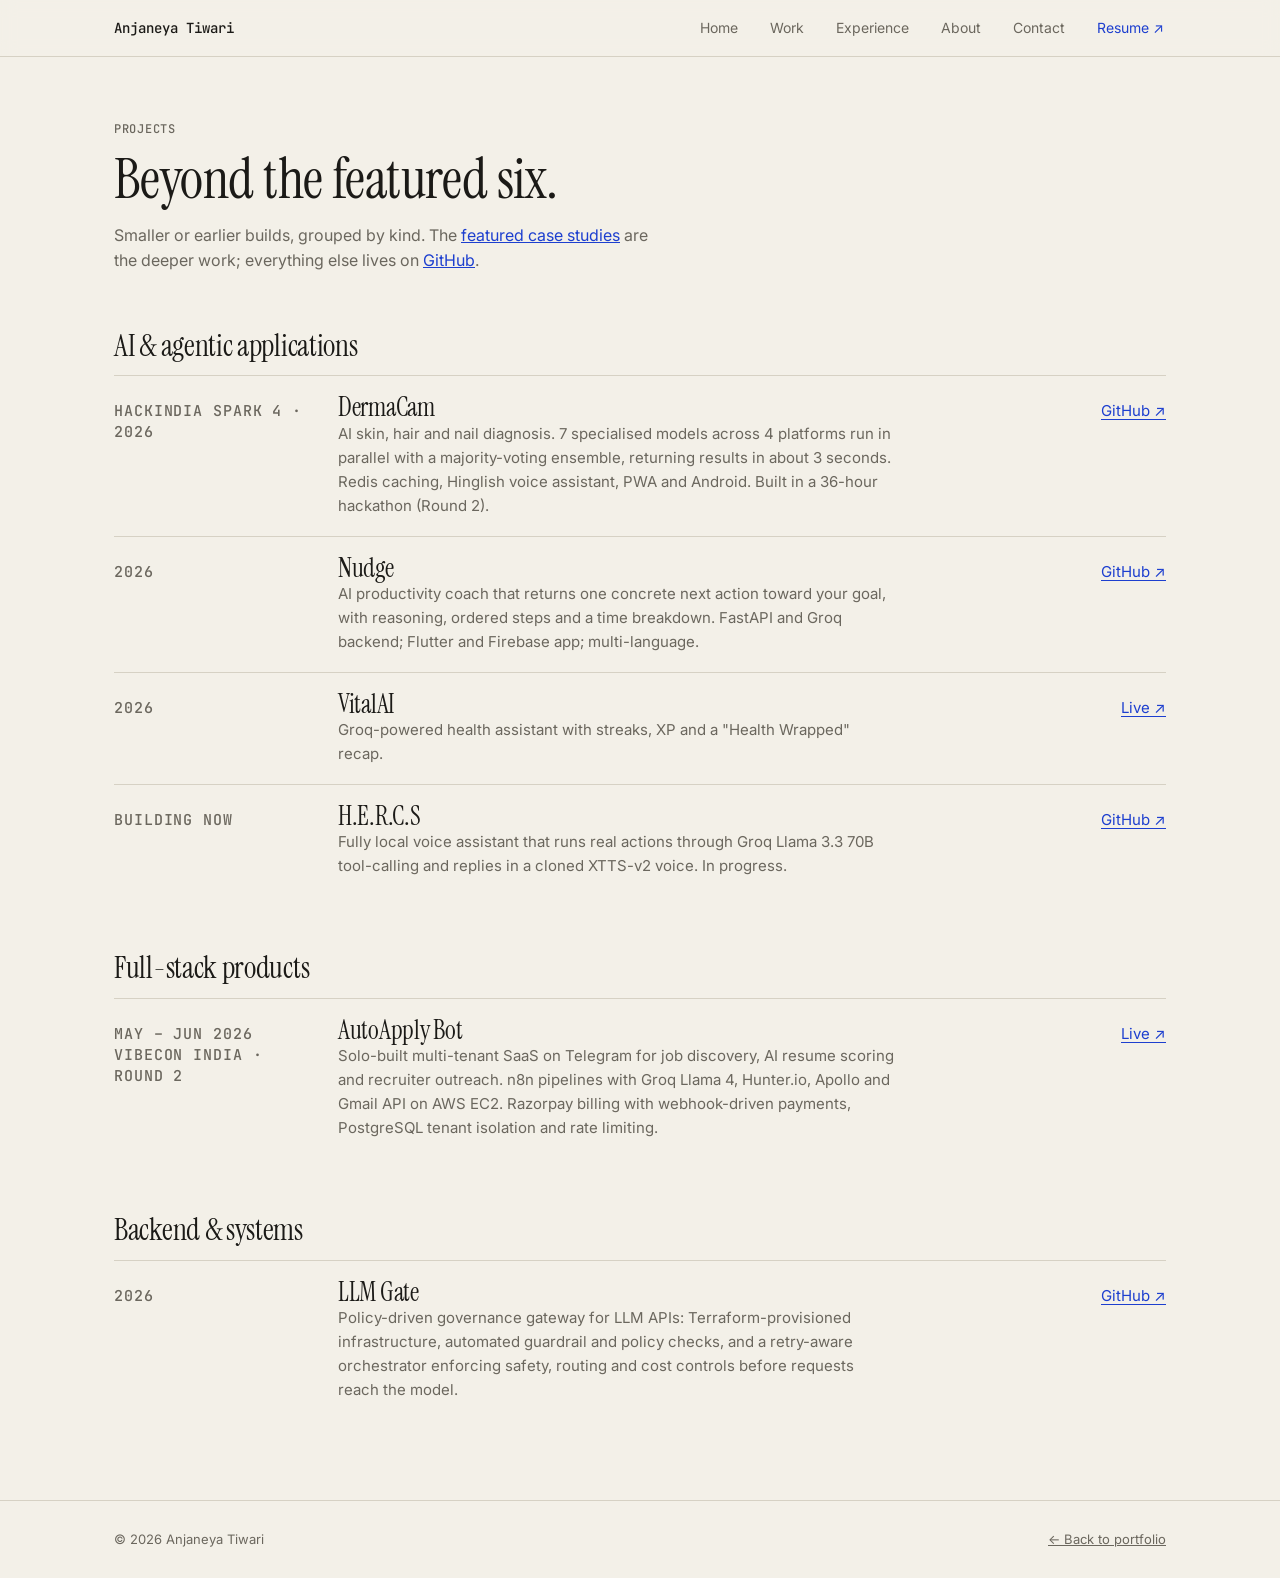
==== projects.html @ 89fc279e "Redesign portfolio and improve responsive layouts" ====
<!doctype html>
<html lang="en">
<head>
<meta charset="utf-8">
<meta name="viewport" content="width=device-width,initial-scale=1">
<title>Projects — Anjaneya Tiwari</title>
<meta name="description" content="More projects by Anjaneya Tiwari: AI applications, automation SaaS, LLM governance and voice AI.">
<link rel="canonical" href="https://codebyanjaneya.github.io/projects.html">
<meta name="theme-color" content="#f3f0e8">
<link rel="preconnect" href="https://fonts.googleapis.com">
<link rel="preconnect" href="https://fonts.gstatic.com" crossorigin>
<link href="https://fonts.googleapis.com/css2?family=Inter:wght@400;500&family=Instrument+Serif:ital@0;1&family=JetBrains+Mono:wght@500&display=swap" rel="stylesheet">
<link rel="icon" href="data:,">
<link rel="stylesheet" href="style.css">
</head>
<body>
<nav aria-label="Primary"><div class="wrap">
  <a class="brand" href="index.html">Anjaneya Tiwari</a>
  <div class="links"><a class="home" href="index.html">Home</a><a href="index.html#work">Work</a><a href="index.html#experience">Experience</a><a href="index.html#about">About</a><a href="index.html#contact">Contact</a><a class="res" href="resume.pdf" target="_blank" rel="noopener">Resume ↗</a></div>
</div></nav>
<main><div class="wrap" style="padding-top:64px;padding-bottom:80px">
  <p class="mono">Projects</p>
  <h2 style="margin:12px 0 14px">Beyond the featured six.</h2>
  <p style="color:var(--mute);max-width:56ch">Smaller or earlier builds, grouped by kind. The <a href="index.html#work" style="color:var(--accent)">featured case studies</a> are the deeper work; everything else lives on <a href="https://github.com/codebyanjaneya" style="color:var(--accent)" target="_blank" rel="noopener">GitHub</a>.</p>

  <div class="dir-cat"><h2>AI &amp; agentic applications</h2>
    <div class="row"><p class="mono">HackIndia Spark 4 · 2026</p><div><h3>DermaCam</h3><p>AI skin, hair and nail diagnosis. 7 specialised models across 4 platforms run in parallel with a majority-voting ensemble, returning results in about 3 seconds. Redis caching, Hinglish voice assistant, PWA and Android. Built in a 36-hour hackathon (Round 2).</p></div><p class="ln"><a href="https://github.com/codebyanjaneya/Dermacam" target="_blank" rel="noopener">GitHub ↗</a></p></div>
    <div class="row"><p class="mono">2026</p><div><h3>Nudge</h3><p>AI productivity coach that returns one concrete next action toward your goal, with reasoning, ordered steps and a time breakdown. FastAPI and Groq backend; Flutter and Firebase app; multi-language.</p></div><p class="ln"><a href="https://github.com/codebyanjaneya/Nudge" target="_blank" rel="noopener">GitHub ↗</a></p></div>
    <div class="row"><p class="mono">2026</p><div><h3>VitalAI</h3><p>Groq-powered health assistant with streaks, XP and a "Health Wrapped" recap.</p></div><p class="ln"><a href="https://health-wellness-sepia.vercel.app/" target="_blank" rel="noopener">Live ↗</a></p></div>
    <div class="row"><p class="mono">Building now</p><div><h3>H.E.R.C.S</h3><p>Fully local voice assistant that runs real actions through Groq Llama 3.3 70B tool-calling and replies in a cloned XTTS-v2 voice. In progress.</p></div><p class="ln"><a href="https://github.com/codebyanjaneya/Project-Hercs" target="_blank" rel="noopener">GitHub ↗</a></p></div>
  </div>

  <div class="dir-cat"><h2>Full-stack products</h2>
    <div class="row"><p class="mono">May – Jun 2026<br>Vibecon India · Round 2</p><div><h3>AutoApply Bot</h3><p>Solo-built multi-tenant SaaS on Telegram for job discovery, AI resume scoring and recruiter outreach. n8n pipelines with Groq Llama 4, Hunter.io, Apollo and Gmail API on AWS EC2. Razorpay billing with webhook-driven payments, PostgreSQL tenant isolation and rate limiting.</p></div><p class="ln"><a href="https://autoapply-landing-sand.vercel.app/" target="_blank" rel="noopener">Live ↗</a></p></div>
  </div>

  <div class="dir-cat"><h2>Backend &amp; systems</h2>
    <div class="row"><p class="mono">2026</p><div><h3>LLM Gate</h3><p>Policy-driven governance gateway for LLM APIs: Terraform-provisioned infrastructure, automated guardrail and policy checks, and a retry-aware orchestrator enforcing safety, routing and cost controls before requests reach the model.</p></div><p class="ln"><a href="https://github.com/codebyanjaneya/LLM-Gate" target="_blank" rel="noopener">GitHub ↗</a></p></div>
  </div>
</div></main>
<footer><div class="wrap"><span>© 2026 Anjaneya Tiwari</span><a href="index.html">← Back to portfolio</a></div></footer>
</body>
</html>
---- style.css ----
:root{
  --bg:#f3f0e8; --bg2:#ebe7dc; --ink:#1b1a17; --mute:#6b675e; --line:#d6d1c4; --accent:#1d3fcf;
  --serif:"Instrument Serif",Georgia,serif; --sans:Inter,system-ui,sans-serif; --mono:"JetBrains Mono",ui-monospace,monospace;
  --pad:clamp(20px,5vw,72px); --max:1180px;
}
*{box-sizing:border-box;margin:0}
html{scroll-behavior:smooth;scroll-padding-top:72px;-webkit-text-size-adjust:100%}
body{background:var(--bg);color:var(--ink);font:400 16px/1.6 var(--sans);overflow-x:hidden}
a{color:inherit}
:focus-visible{outline:2px solid var(--accent);outline-offset:3px}
.wrap{max-width:var(--max);margin:0 auto;padding:0 var(--pad)}
.mono{font:500 12px/1.4 var(--mono);letter-spacing:.06em;text-transform:uppercase;color:var(--mute)}
h1,h2,h3{font-family:var(--serif);font-weight:400;letter-spacing:-.01em;line-height:1.05}
h2{font-size:clamp(34px,5vw,56px)}
section{padding:clamp(56px,9vw,112px) 0;border-top:1px solid var(--line)}
.sec-head{display:grid;grid-template-columns:200px 1fr;gap:24px;margin-bottom:48px}
.sec-head p{max-width:56ch;color:var(--mute);margin-top:14px}

/* nav */
nav{position:sticky;top:0;z-index:10;background:color-mix(in srgb,var(--bg) 92%,transparent);backdrop-filter:blur(8px);border-bottom:1px solid var(--line)}
nav .wrap{display:flex;align-items:center;justify-content:space-between;height:56px;gap:16px}
.brand{font:500 14px var(--mono);text-decoration:none;white-space:nowrap}
.links{display:flex;gap:clamp(12px,2.5vw,28px);font-size:14px;overflow-x:auto;scrollbar-width:none}
.links a{text-decoration:none;color:var(--mute);padding:14px 2px;white-space:nowrap;transition:color .2s}
.links a:hover,.links a[aria-current]{color:var(--ink)}
.links .res{color:var(--accent)}

/* hero */
.hero{padding:clamp(48px,8vw,96px) 0 clamp(48px,7vw,80px);border:0}
.hero .mono{margin-bottom:28px}
.hero .mono i{width:7px;height:7px;border-radius:50%;background:var(--accent);display:inline-block;margin-right:8px;vertical-align:1px}
.hero h1{font-size:clamp(56px,10vw,150px);letter-spacing:-.025em;line-height:.9}
.hero h1 em{color:var(--accent)}
.hero-grid{display:grid;grid-template-columns:1fr 1.3fr;gap:40px;margin-top:clamp(28px,4vw,48px);align-items:start}
.hero .lead{font-family:var(--serif);font-size:clamp(26px,3.4vw,40px);line-height:1.12}
.hero .sub{color:var(--mute);max-width:52ch;margin-bottom:24px}
.cta{display:flex;flex-wrap:wrap;gap:10px}
.btn{display:inline-block;padding:11px 18px;border:1px solid var(--ink);font-size:14px;font-weight:500;text-decoration:none;transition:background .2s,color .2s,border-color .2s}
.btn:hover{background:var(--ink);color:var(--bg)}
.btn.p{background:var(--accent);border-color:var(--accent);color:#fff}
.btn.p:hover{background:var(--ink);border-color:var(--ink)}
.hero>.wrap>*{animation:rise .7s both}
.hero>.wrap>*:nth-child(2){animation-delay:.08s}.hero>.wrap>*:nth-child(3){animation-delay:.16s}
@keyframes rise{from{opacity:0;transform:translateY(10px)}}

/* case studies */
.case{display:grid;grid-template-columns:200px 1fr;gap:24px;padding:48px 0;border-top:1px solid var(--line)}
.case:first-of-type{border-top:0;padding-top:0}
.case .meta{font-size:13px;color:var(--mute)}
.case .meta .n{font:400 44px/1 var(--serif);color:var(--ink);display:block;margin-bottom:14px}
.case .meta p{margin-bottom:6px}
.case h3{font-size:clamp(30px,4vw,44px);margin-bottom:8px}
.case .one{font-family:var(--serif);font-size:clamp(20px,2.2vw,25px);line-height:1.25;color:var(--mute);max-width:40ch;margin-bottom:28px}
.body{display:grid;grid-template-columns:1.1fr 1fr;gap:clamp(24px,4vw,56px)}
.body.flip{grid-template-columns:1fr 1.1fr}.body.flip .fig{order:-1}
dl.facts div{padding:12px 0;border-top:1px solid var(--line)}
dl.facts dt{font:500 11px var(--mono);letter-spacing:.08em;text-transform:uppercase;color:var(--accent);margin-bottom:4px}
dl.facts dd{font-size:15px}
.stack{margin-top:16px;font:12px/1.7 var(--mono);color:var(--mute)}
.ln{display:flex;flex-wrap:wrap;gap:6px 18px;margin-top:16px;font-size:14px}
.ln a{color:var(--accent);text-underline-offset:3px}

/* figures: diagrams built only from verified facts */
.fig{background:var(--bg2);border:1px solid var(--line);padding:22px;align-self:start;font-size:13px}
.fig .cap{margin-bottom:16px}
.flow{list-style:none;padding:0;display:grid;gap:0}
.flow li{padding:10px 12px;border:1px solid var(--line);background:var(--bg);font-family:var(--mono);font-size:12px;position:relative}
.flow li+li{margin-top:16px}
.flow li+li::before{content:"↓";position:absolute;left:14px;top:-17px;color:var(--accent);font-size:13px}
.flow li small{display:block;color:var(--mute);font-family:var(--sans);font-size:12px;margin-top:2px}
.two{display:grid;grid-template-columns:1fr 1fr;gap:12px;align-items:stretch}
.two>div{border:1px solid var(--line);background:var(--bg);padding:12px;font-family:var(--mono);font-size:12px}
.two small{display:block;color:var(--mute);font-family:var(--sans);margin-top:6px;line-height:1.45}
.bignum{display:flex;align-items:baseline;gap:12px;font-family:var(--serif);font-size:clamp(54px,8vw,84px);line-height:1}
.bignum s{color:var(--mute);text-decoration-thickness:1px}.bignum b{font-weight:400;color:var(--accent)}
.bar{height:8px;background:var(--line);margin:14px 0 6px}.bar i{display:block;height:100%;background:var(--accent)}
.weights{display:flex;height:34px;margin:4px 0 14px;font:500 12px/34px var(--mono);color:#fff}
.weights span{padding-left:10px}.weights span:nth-child(1){background:var(--accent);width:50%}
.weights span:nth-child(2){background:#3a56d6;width:30%}.weights span:nth-child(3){background:#566fdc;width:20%}
.tree{display:grid;gap:8px}.tree .ceo{background:var(--accent);color:#fff;padding:10px 12px;font:12px var(--mono)}
.tree .sub{display:grid;grid-template-columns:repeat(3,1fr);gap:8px}
.tree .sub span{border:1px solid var(--line);background:var(--bg);padding:8px;font:12px var(--mono);text-align:center}

/* experience */
.job{display:grid;grid-template-columns:200px 1fr;gap:24px;padding:26px 0;border-top:1px solid var(--line)}
.job:first-of-type{border-top:0;padding-top:0}
.job h3{font-size:28px;margin-bottom:2px}.job .role{color:var(--mute);margin-bottom:12px}
.job ul{padding-left:18px;max-width:72ch}.job li{margin-bottom:6px}.job li::marker{color:var(--accent)}
.job a{text-underline-offset:3px}

/* skills */
.skills{display:grid;grid-template-columns:200px 1fr}
.skills>*{padding:14px 0;border-top:1px solid var(--line)}
.skills dt{font:500 11px/1.8 var(--mono);letter-spacing:.08em;text-transform:uppercase;color:var(--mute)}
.skills dd .k{font-weight:500}
.skills dd .r{color:var(--mute)}

/* about + contact */
.about{display:grid;grid-template-columns:200px 1fr;gap:24px}
.about p{font-family:var(--serif);font-size:clamp(24px,3vw,34px);line-height:1.25;max-width:30em}
.about p+p{margin-top:20px;font:16px/1.65 var(--sans);color:var(--mute);max-width:60ch}
.contact h2{font-size:clamp(44px,8vw,104px)}
.contact .mail{display:inline-block;margin:28px 0 20px;font:400 clamp(22px,3.4vw,38px) var(--serif);color:var(--accent);text-underline-offset:6px}
footer{padding:28px 0;border-top:1px solid var(--line);font-size:13px;color:var(--mute)}
footer .wrap{display:flex;justify-content:space-between;gap:12px;flex-wrap:wrap}

/* directory */
.dir-cat{margin-top:56px}.dir-cat h2{font-size:30px;margin-bottom:14px}
.row{display:grid;grid-template-columns:200px 1fr auto;gap:24px;padding:18px 0;border-top:1px solid var(--line);align-items:baseline}
.row h3{font-size:26px}.row p{max-width:62ch;color:var(--mute);font-size:15px}
.row .ln{margin:0;flex-direction:column;gap:4px;text-align:right}
.row .tag{font:11px var(--mono);color:var(--accent)}

@media(max-width:820px){
  .sec-head,.case,.job,.skills,.about,.row{grid-template-columns:minmax(0,1fr);gap:8px}
  .hero-grid,.body,.body.flip{grid-template-columns:minmax(0,1fr)}.body.flip .fig{order:0}
  .case .meta .n{font-size:32px;display:inline;margin-right:12px}
  .skills>*{padding:2px 0;border:0}.skills dt{padding-top:16px;border-top:1px solid var(--line)}
  .row .ln{flex-direction:row;text-align:left;margin-top:6px}
  html{scroll-padding-top:88px}
  nav .wrap{flex-wrap:wrap;height:auto;gap:0;padding-top:10px}
  .links .home{display:none}
  .links{width:100%;gap:0 14px;flex-wrap:wrap;overflow:visible}
  .links a{padding:8px 0 12px}
}
@media(max-width:520px){.two{grid-template-columns:1fr}.hero h1{font-size:clamp(64px,19vw,96px)}}
@media(prefers-reduced-motion:reduce){*{animation:none!important;scroll-behavior:auto!important;transition:none!important}}
@media(min-width:821px){.hero h1 br{display:none}.hero{padding-top:clamp(40px,6vw,72px)}}

.fig small{font-size:12px}
.contact .mail{overflow-wrap:anywhere}
.skip{position:absolute;left:-999px;top:8px;background:var(--bg);padding:6px 10px;z-index:20}
.skip:focus{left:8px}
@media(min-width:1600px){:root{--max:1280px}body{font-size:17px}}
@media(max-width:380px){.tree .sub{grid-template-columns:repeat(2,minmax(0,1fr))}.fig{padding:16px}}
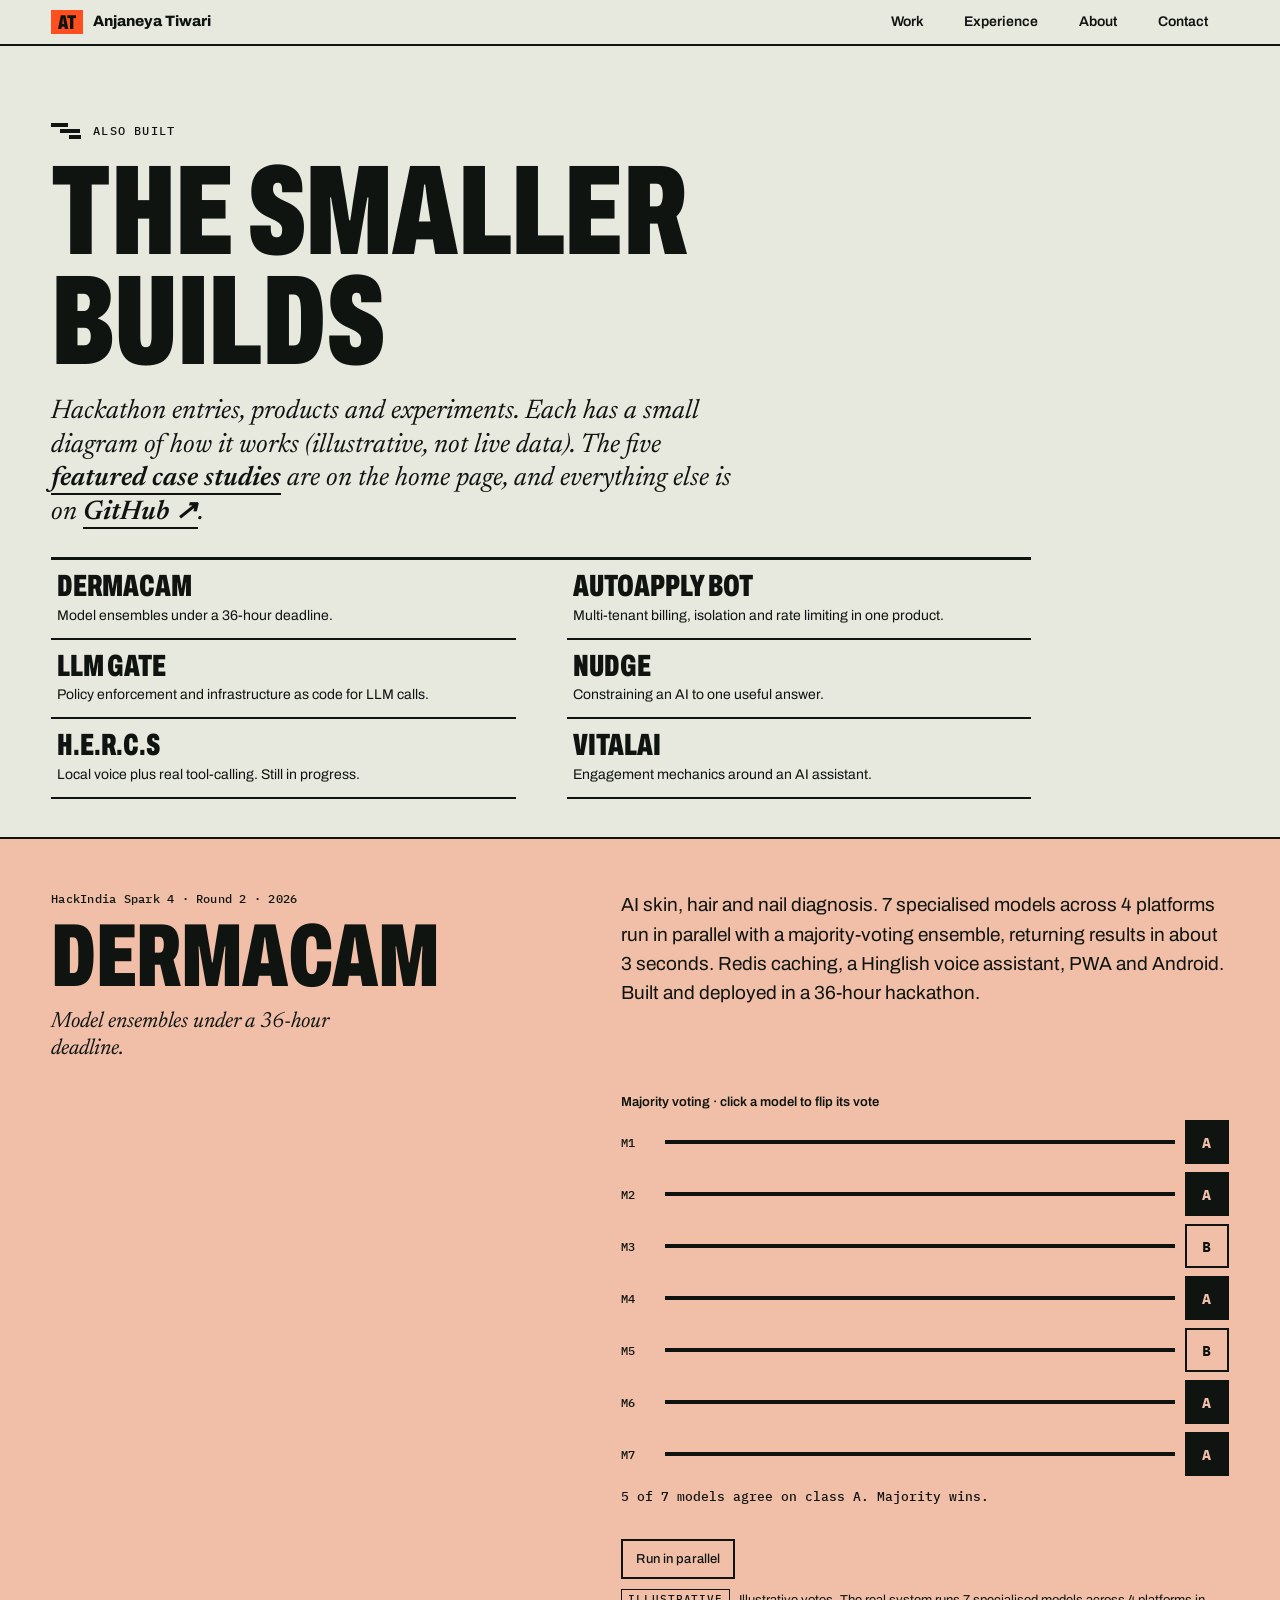
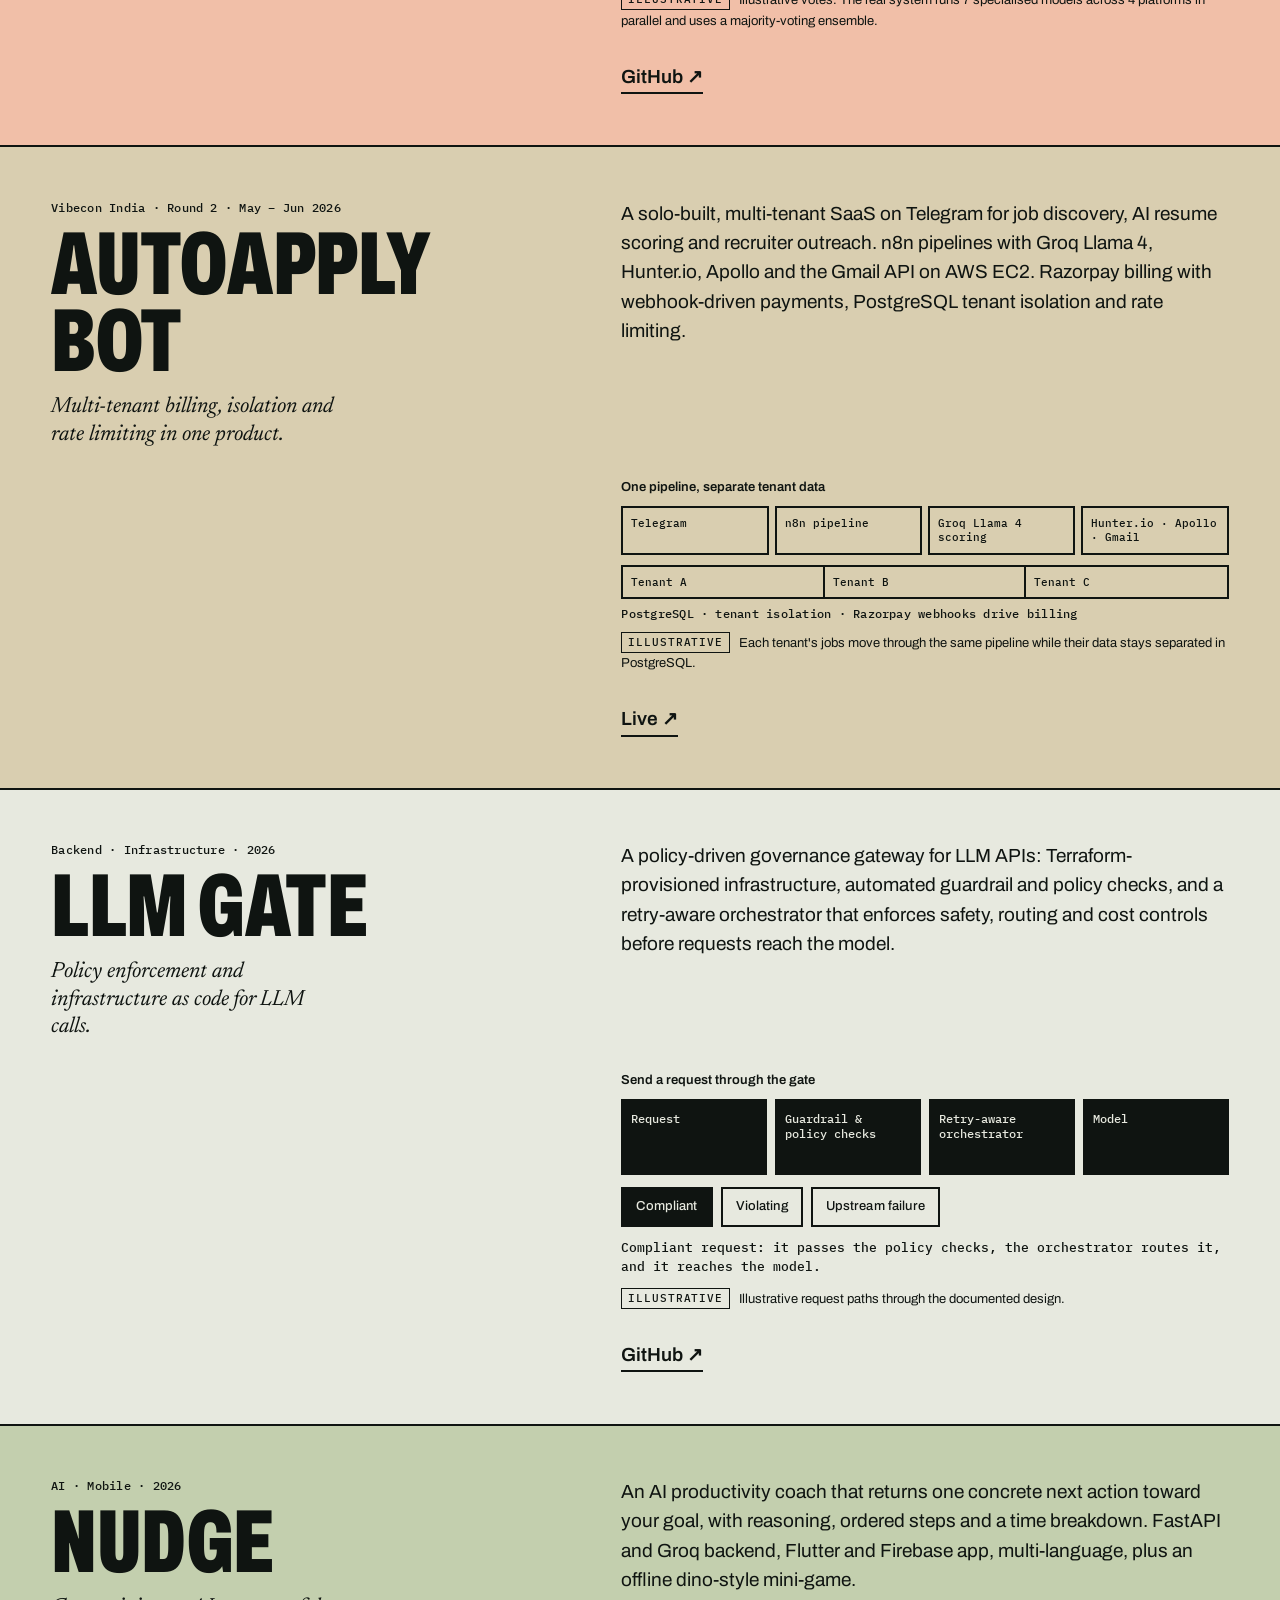
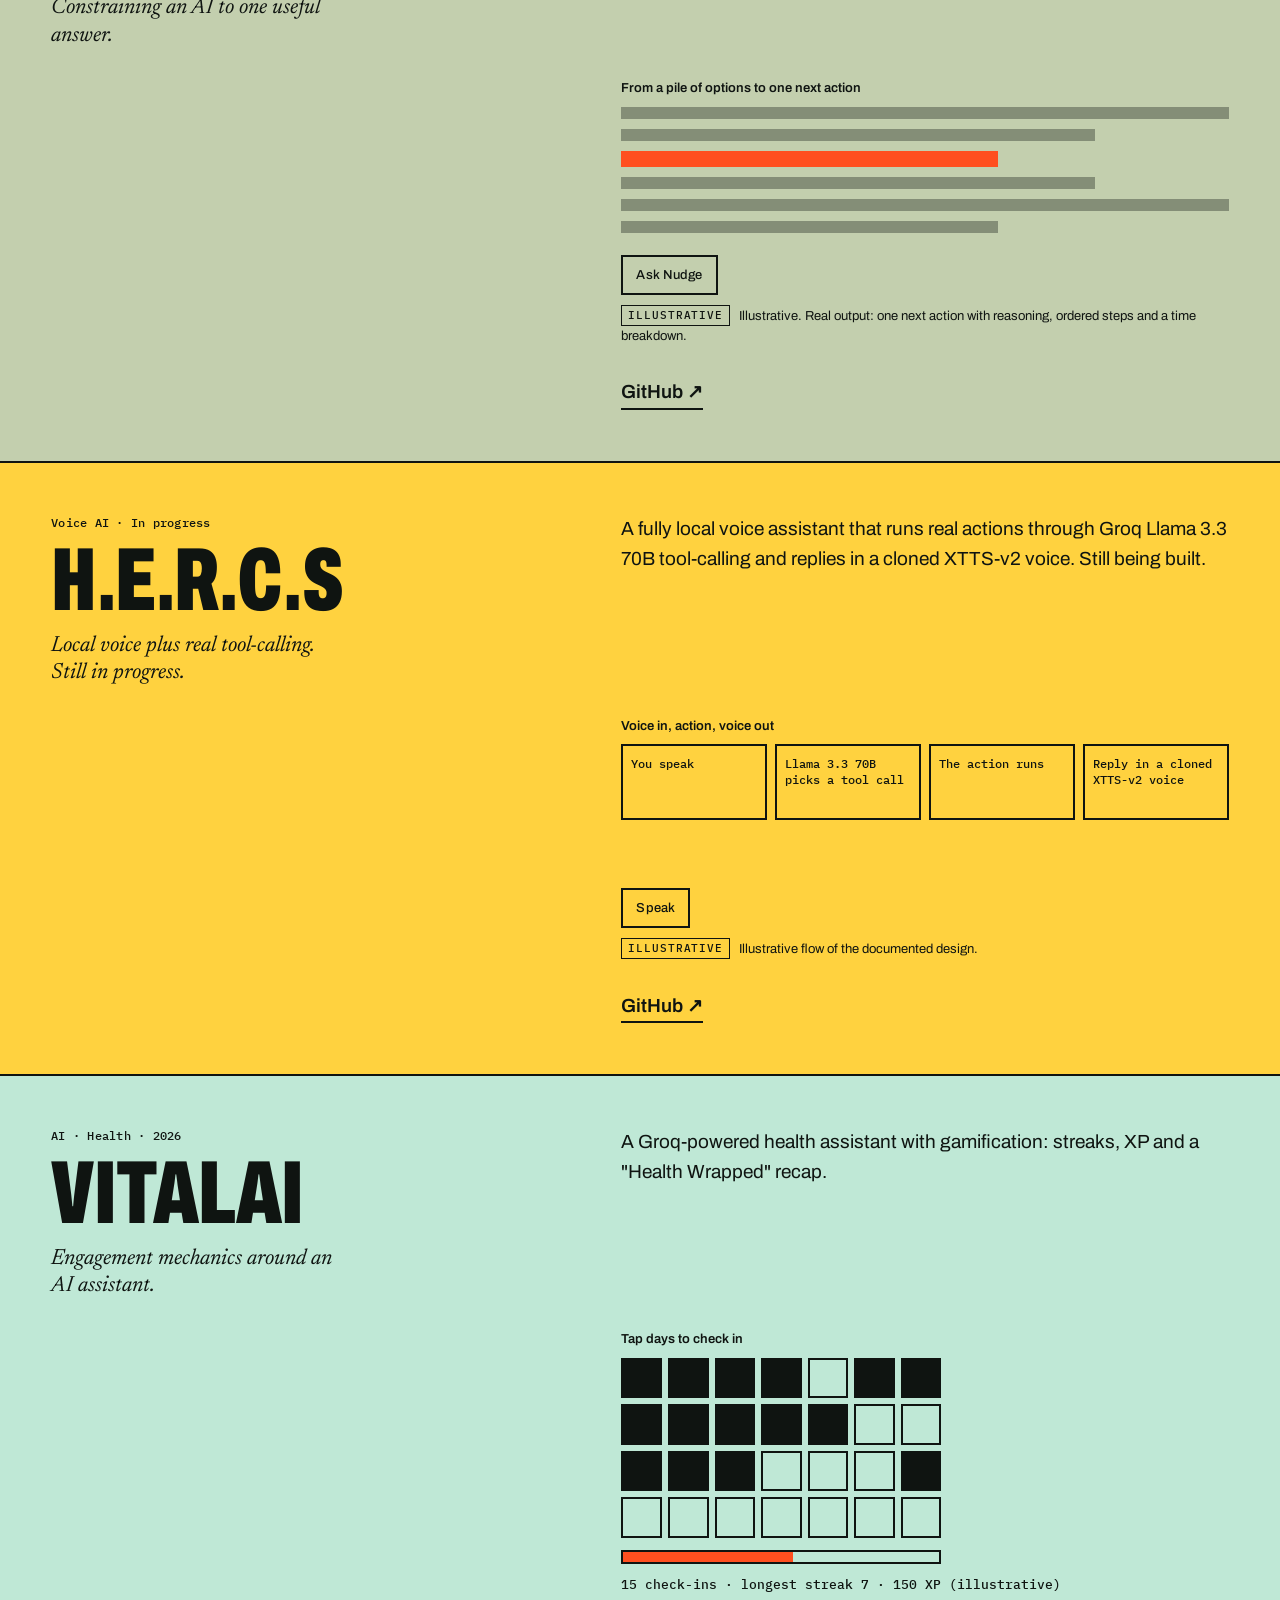
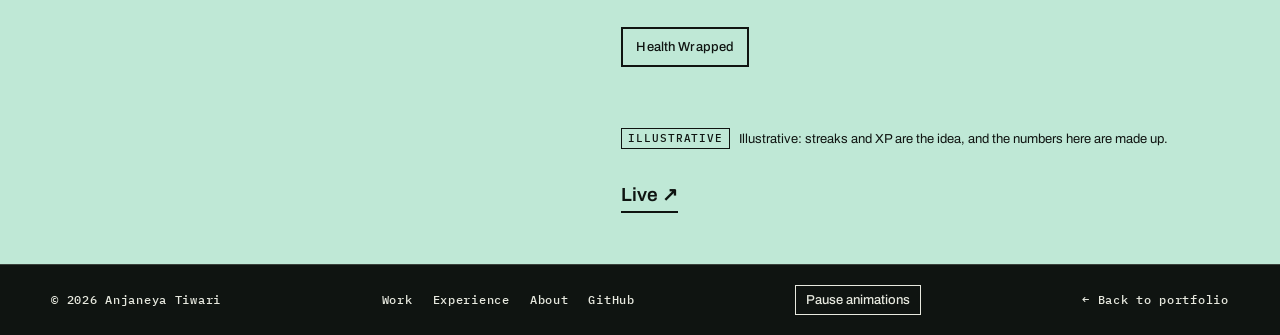
==== commit b51ff715: "Polish portfolio design and interactive project showcases" ====
--- a/projects.html
+++ b/projects.html
@@ -3,41 +3,128 @@
 <head>
 <meta charset="utf-8">
 <meta name="viewport" content="width=device-width,initial-scale=1">
-<title>Projects — Anjaneya Tiwari</title>
+<title>Also built — Anjaneya Tiwari</title>
 <meta name="description" content="More projects by Anjaneya Tiwari: AI applications, automation SaaS, LLM governance and voice AI.">
 <link rel="canonical" href="https://codebyanjaneya.github.io/projects.html">
-<meta name="theme-color" content="#f3f0e8">
+<meta name="theme-color" content="#e7e9df">
+<link rel="icon" href="data:,">
 <link rel="preconnect" href="https://fonts.googleapis.com">
 <link rel="preconnect" href="https://fonts.gstatic.com" crossorigin>
-<link href="https://fonts.googleapis.com/css2?family=Inter:wght@400;500&family=Instrument+Serif:ital@0;1&family=JetBrains+Mono:wght@500&display=swap" rel="stylesheet">
-<link rel="icon" href="data:,">
+<link href="https://fonts.googleapis.com/css2?family=Archivo:wdth,wght@62..100,400..900&family=IBM+Plex+Mono:wght@400;500&family=Newsreader:ital,wght@0,400;1,400&display=swap" rel="stylesheet">
+<script>document.documentElement.className+=" js"</script>
 <link rel="stylesheet" href="style.css">
 </head>
 <body>
-<nav aria-label="Primary"><div class="wrap">
-  <a class="brand" href="index.html">Anjaneya Tiwari</a>
-  <div class="links"><a class="home" href="index.html">Home</a><a href="index.html#work">Work</a><a href="index.html#experience">Experience</a><a href="index.html#about">About</a><a href="index.html#contact">Contact</a><a class="res" href="resume.pdf" target="_blank" rel="noopener">Resume ↗</a></div>
-</div></nav>
-<main><div class="wrap" style="padding-top:64px;padding-bottom:80px">
-  <p class="mono">Projects</p>
-  <h2 style="margin:12px 0 14px">Beyond the featured six.</h2>
-  <p style="color:var(--mute);max-width:56ch">Smaller or earlier builds, grouped by kind. The <a href="index.html#work" style="color:var(--accent)">featured case studies</a> are the deeper work; everything else lives on <a href="https://github.com/codebyanjaneya" style="color:var(--accent)" target="_blank" rel="noopener">GitHub</a>.</p>
+<a href="#list" class="skip">Skip to projects</a>
+<header class="nav">
+  <div class="wrap">
+    <a class="wm" href="index.html" aria-label="Anjaneya Tiwari, home"><b>AT</b>Anjaneya Tiwari</a>
+    <nav aria-label="Primary"><ul>
+      <li><a href="index.html#work">Work</a></li><li><a href="index.html#experience">Experience</a></li><li><a href="index.html#about">About</a></li><li><a href="index.html#contact">Contact</a></li>
+    </ul></nav>
+  </div>
+</header>
 
-  <div class="dir-cat"><h2>AI &amp; agentic applications</h2>
-    <div class="row"><p class="mono">HackIndia Spark 4 · 2026</p><div><h3>DermaCam</h3><p>AI skin, hair and nail diagnosis. 7 specialised models across 4 platforms run in parallel with a majority-voting ensemble, returning results in about 3 seconds. Redis caching, Hinglish voice assistant, PWA and Android. Built in a 36-hour hackathon (Round 2).</p></div><p class="ln"><a href="https://github.com/codebyanjaneya/Dermacam" target="_blank" rel="noopener">GitHub ↗</a></p></div>
-    <div class="row"><p class="mono">2026</p><div><h3>Nudge</h3><p>AI productivity coach that returns one concrete next action toward your goal, with reasoning, ordered steps and a time breakdown. FastAPI and Groq backend; Flutter and Firebase app; multi-language.</p></div><p class="ln"><a href="https://github.com/codebyanjaneya/Nudge" target="_blank" rel="noopener">GitHub ↗</a></p></div>
-    <div class="row"><p class="mono">2026</p><div><h3>VitalAI</h3><p>Groq-powered health assistant with streaks, XP and a "Health Wrapped" recap.</p></div><p class="ln"><a href="https://health-wellness-sepia.vercel.app/" target="_blank" rel="noopener">Live ↗</a></p></div>
-    <div class="row"><p class="mono">Building now</p><div><h3>H.E.R.C.S</h3><p>Fully local voice assistant that runs real actions through Groq Llama 3.3 70B tool-calling and replies in a cloned XTTS-v2 voice. In progress.</p></div><p class="ln"><a href="https://github.com/codebyanjaneya/Project-Hercs" target="_blank" rel="noopener">GitHub ↗</a></p></div>
+<main>
+<section class="pg-h">
+  <div class="wrap">
+    <p class="lab"><span class="mark" aria-hidden="true"><i></i><i></i><i></i></span>Also built</p>
+    <h1 class="disp">The smaller<br>builds</h1>
+    <p class="s">Hackathon entries, products and experiments. Each has a small diagram of how it works (illustrative, not live data). The five <a class="lnk" href="index.html#work">featured case studies</a> are on the home page, and everything else is on <a class="lnk" href="https://github.com/codebyanjaneya" target="_blank" rel="noopener">GitHub ↗</a>.</p>
+    <ul class="pjx" aria-label="Jump to a project"><li><a href="#dermacam"><b>DermaCam</b><span>Model ensembles under a 36-hour deadline.</span></a></li><li><a href="#autoapply"><b>AutoApply Bot</b><span>Multi-tenant billing, isolation and rate limiting in one product.</span></a></li><li><a href="#llmgate"><b>LLM Gate</b><span>Policy enforcement and infrastructure as code for LLM calls.</span></a></li><li><a href="#nudge"><b>Nudge</b><span>Constraining an AI to one useful answer.</span></a></li><li><a href="#hercs"><b>H.E.R.C.S</b><span>Local voice plus real tool-calling. Still in progress.</span></a></li><li><a href="#vitalai"><b>VitalAI</b><span>Engagement mechanics around an AI assistant.</span></a></li></ul>
   </div>
+</section>
 
-  <div class="dir-cat"><h2>Full-stack products</h2>
-    <div class="row"><p class="mono">May – Jun 2026<br>Vibecon India · Round 2</p><div><h3>AutoApply Bot</h3><p>Solo-built multi-tenant SaaS on Telegram for job discovery, AI resume scoring and recruiter outreach. n8n pipelines with Groq Llama 4, Hunter.io, Apollo and Gmail API on AWS EC2. Razorpay billing with webhook-driven payments, PostgreSQL tenant isolation and rate limiting.</p></div><p class="ln"><a href="https://autoapply-landing-sand.vercel.app/" target="_blank" rel="noopener">Live ↗</a></p></div>
-  </div>
+<div id="list">
 
-  <div class="dir-cat"><h2>Backend &amp; systems</h2>
-    <div class="row"><p class="mono">2026</p><div><h3>LLM Gate</h3><p>Policy-driven governance gateway for LLM APIs: Terraform-provisioned infrastructure, automated guardrail and policy checks, and a retry-aware orchestrator enforcing safety, routing and cost controls before requests reach the model.</p></div><p class="ln"><a href="https://github.com/codebyanjaneya/LLM-Gate" target="_blank" rel="noopener">GitHub ↗</a></p></div>
-  </div>
-</div></main>
-<footer><div class="wrap"><span>© 2026 Anjaneya Tiwari</span><a href="index.html">← Back to portfolio</a></div></footer>
+<section class="entry" id="dermacam" style="--c:var(--clay)"><div class="wrap">
+  <div><p class="tag mono">HackIndia Spark 4 · Round 2 · 2026</p><h2 class="disp">DermaCam</h2><p class="why">Model ensembles under a 36-hour deadline.</p></div>
+  <p class="d">AI skin, hair and nail diagnosis. 7 specialised models across 4 platforms run in parallel with a majority-voting ensemble, returning results in about 3 seconds. Redis caching, a Hinglish voice assistant, PWA and Android. Built and deployed in a 36-hour hackathon.</p>
+  <figure class="vz" data-viz="derma">
+    <p class="mono pt">Majority voting · click a model to flip its vote</p>
+    <div class="mrow"><span>M1</span><div class="vb"><i style="--d:1.1s"></i></div><button type="button" class="vote"></button></div>
+    <div class="mrow"><span>M2</span><div class="vb"><i style="--d:1.9s"></i></div><button type="button" class="vote"></button></div>
+    <div class="mrow"><span>M3</span><div class="vb"><i style="--d:1.4s"></i></div><button type="button" class="vote"></button></div>
+    <div class="mrow"><span>M4</span><div class="vb"><i style="--d:2.4s"></i></div><button type="button" class="vote"></button></div>
+    <div class="mrow"><span>M5</span><div class="vb"><i style="--d:1.7s"></i></div><button type="button" class="vote"></button></div>
+    <div class="mrow"><span>M6</span><div class="vb"><i style="--d:2.1s"></i></div><button type="button" class="vote"></button></div>
+    <div class="mrow"><span>M7</span><div class="vb"><i style="--d:1.3s"></i></div><button type="button" class="vote"></button></div>
+    <p class="st" data-res aria-live="polite"></p>
+    <div class="ctls"><button type="button" class="ctl" data-run>Run in parallel</button></div>
+    <figcaption><b class="chip i">Illustrative</b> Illustrative votes. The real system runs 7 specialised models across 4 platforms in parallel and uses a majority-voting ensemble.</figcaption>
+  </figure>
+  <p class="links"><a class="lnk" href="https://github.com/codebyanjaneya/Dermacam" target="_blank" rel="noopener">GitHub ↗</a></p>
+</div></section>
+
+<section class="entry" id="autoapply" style="--c:var(--sand)"><div class="wrap">
+  <div><p class="tag mono">Vibecon India · Round 2 · May – Jun 2026</p><h2 class="disp">AutoApply Bot</h2><p class="why">Multi-tenant billing, isolation and rate limiting in one product.</p></div>
+  <p class="d">A solo-built, multi-tenant SaaS on Telegram for job discovery, AI resume scoring and recruiter outreach. n8n pipelines with Groq Llama 4, Hunter.io, Apollo and the Gmail API on AWS EC2. Razorpay billing with webhook-driven payments, PostgreSQL tenant isolation and rate limiting.</p>
+  <figure class="vz" data-viz="autoapply">
+    <p class="mono pt">One pipeline, separate tenant data</p>
+    <div class="lane"><span>Telegram</span><span>n8n pipeline</span><span>Groq Llama 4 scoring</span><span>Hunter.io · Apollo · Gmail</span></div>
+    <div class="db"><span>Tenant A</span><span>Tenant B</span><span>Tenant C</span></div>
+    <p class="mono" style="margin-top:6px">PostgreSQL · tenant isolation · Razorpay webhooks drive billing</p>
+    <figcaption><b class="chip i">Illustrative</b> Each tenant's jobs move through the same pipeline while their data stays separated in PostgreSQL.</figcaption>
+  </figure>
+  <p class="links"><a class="lnk" href="https://autoapply-landing-sand.vercel.app/" target="_blank" rel="noopener">Live ↗</a></p>
+</div></section>
+
+<section class="entry" id="llmgate" style="--c:var(--paper)"><div class="wrap">
+  <div><p class="tag mono">Backend · Infrastructure · 2026</p><h2 class="disp">LLM Gate</h2><p class="why">Policy enforcement and infrastructure as code for LLM calls.</p></div>
+  <p class="d">A policy-driven governance gateway for LLM APIs: Terraform-provisioned infrastructure, automated guardrail and policy checks, and a retry-aware orchestrator that enforces safety, routing and cost controls before requests reach the model.</p>
+  <figure class="vz" data-viz="gate">
+    <p class="mono pt">Send a request through the gate</p>
+    <div class="pipe"><div class="gn">Request</div><div class="gn">Guardrail &amp; policy checks</div><div class="gn">Retry-aware orchestrator</div><div class="gn">Model</div></div>
+    <div class="ctls" role="group" aria-label="Choose a request"><button type="button" class="ctl" data-go="ok" aria-pressed="true">Compliant</button><button type="button" class="ctl" data-go="bad" aria-pressed="false">Violating</button><button type="button" class="ctl" data-go="retry" aria-pressed="false">Upstream failure</button></div>
+    <p class="st" data-cap aria-live="polite"></p>
+    <figcaption><b class="chip i">Illustrative</b> Illustrative request paths through the documented design.</figcaption>
+  </figure>
+  <p class="links"><a class="lnk" href="https://github.com/codebyanjaneya/LLM-Gate" target="_blank" rel="noopener">GitHub ↗</a></p>
+</div></section>
+
+<section class="entry" id="nudge" style="--c:var(--sage)"><div class="wrap">
+  <div><p class="tag mono">AI · Mobile · 2026</p><h2 class="disp">Nudge</h2><p class="why">Constraining an AI to one useful answer.</p></div>
+  <p class="d">An AI productivity coach that returns one concrete next action toward your goal, with reasoning, ordered steps and a time breakdown. FastAPI and Groq backend, Flutter and Firebase app, multi-language, plus an offline dino-style mini-game.</p>
+  <figure class="vz" data-viz="nudge" data-one="false">
+    <p class="mono pt">From a pile of options to one next action</p>
+    <div class="opts"><div></div><div></div><div class="pick"></div><div></div><div></div><div></div></div>
+    <div class="card1"><b>Next action</b> · one concrete step toward your goal<br><b>Reasoning</b> · why this step, now<br><b>Steps</b> · 1, 2, 3 in order<br><b>Time</b> · how long each part takes</div>
+    <div class="ctls"><button type="button" class="ctl" data-ask aria-pressed="false">Ask Nudge</button></div>
+    <figcaption><b class="chip i">Illustrative</b> Illustrative. Real output: one next action with reasoning, ordered steps and a time breakdown.</figcaption>
+  </figure>
+  <p class="links"><a class="lnk" href="https://github.com/codebyanjaneya/Nudge" target="_blank" rel="noopener">GitHub ↗</a></p>
+</div></section>
+
+<section class="entry" id="hercs" style="--c:var(--sun)"><div class="wrap">
+  <div><p class="tag mono">Voice AI · In progress</p><h2 class="disp">H.E.R.C.S</h2><p class="why">Local voice plus real tool-calling. Still in progress.</p></div>
+  <p class="d">A fully local voice assistant that runs real actions through Groq Llama 3.3 70B tool-calling and replies in a cloned XTTS-v2 voice. Still being built.</p>
+  <figure class="vz" data-viz="hercs" data-on="false">
+    <p class="mono pt">Voice in, action, voice out</p>
+    <div class="pipe"><div class="gn">You speak</div><div class="gn">Llama 3.3 70B picks a tool call</div><div class="gn">The action runs</div><div class="gn">Reply in a cloned XTTS-v2 voice</div></div>
+    <div class="wave" aria-hidden="true"><i></i><i></i><i></i><i></i><i></i><i></i><i></i><i></i><i></i><i></i><i></i><i></i><i></i><i></i><i></i><i></i></div>
+    <div class="ctls"><button type="button" class="ctl" data-speak aria-pressed="false">Speak</button></div>
+    <figcaption><b class="chip i">Illustrative</b> Illustrative flow of the documented design.</figcaption>
+  </figure>
+  <p class="links"><a class="lnk" href="https://github.com/codebyanjaneya/Project-Hercs" target="_blank" rel="noopener">GitHub ↗</a></p>
+</div></section>
+
+<section class="entry" id="vitalai" style="--c:var(--mint)"><div class="wrap">
+  <div><p class="tag mono">AI · Health · 2026</p><h2 class="disp">VitalAI</h2><p class="why">Engagement mechanics around an AI assistant.</p></div>
+  <p class="d">A Groq-powered health assistant with gamification: streaks, XP and a "Health Wrapped" recap.</p>
+  <figure class="vz" data-viz="vital">
+    <p class="mono pt">Tap days to check in</p>
+    <div class="cal"><button type="button" class="day"></button><button type="button" class="day"></button><button type="button" class="day"></button><button type="button" class="day"></button><button type="button" class="day"></button><button type="button" class="day"></button><button type="button" class="day"></button><button type="button" class="day"></button><button type="button" class="day"></button><button type="button" class="day"></button><button type="button" class="day"></button><button type="button" class="day"></button><button type="button" class="day"></button><button type="button" class="day"></button><button type="button" class="day"></button><button type="button" class="day"></button><button type="button" class="day"></button><button type="button" class="day"></button><button type="button" class="day"></button><button type="button" class="day"></button><button type="button" class="day"></button><button type="button" class="day"></button><button type="button" class="day"></button><button type="button" class="day"></button><button type="button" class="day"></button><button type="button" class="day"></button><button type="button" class="day"></button><button type="button" class="day"></button></div>
+    <div class="xp"><i></i></div>
+    <p class="st" data-out aria-live="polite"></p>
+    <div class="ctls"><button type="button" class="ctl" data-recap>Health Wrapped</button></div>
+    <p class="st" data-wrap aria-live="polite"></p>
+    <figcaption><b class="chip i">Illustrative</b> Illustrative: streaks and XP are the idea, and the numbers here are made up.</figcaption>
+  </figure>
+  <p class="links"><a class="lnk" href="https://health-wellness-sepia.vercel.app/" target="_blank" rel="noopener">Live ↗</a></p>
+</div></section>
+</div>
+</main>
+<footer><div class="wrap"><span>© 2026 Anjaneya Tiwari</span><nav aria-label="Footer"><a href="index.html#work">Work</a><a href="index.html#experience">Experience</a><a href="index.html#about">About</a><a href="https://github.com/codebyanjaneya" target="_blank" rel="noopener">GitHub</a></nav><button type="button" class="mt" data-motion-toggle hidden>Pause animations</button><a href="index.html">← Back to portfolio</a></div></footer>
+<script src="app.js" defer></script>
 </body>
 </html>
--- a/style.css
+++ b/style.css
@@ -1,135 +1,377 @@
 :root{
-  --bg:#f3f0e8; --bg2:#ebe7dc; --ink:#1b1a17; --mute:#6b675e; --line:#d6d1c4; --accent:#1d3fcf;
-  --serif:"Instrument Serif",Georgia,serif; --sans:Inter,system-ui,sans-serif; --mono:"JetBrains Mono",ui-monospace,monospace;
-  --pad:clamp(20px,5vw,72px); --max:1180px;
+  --paper:#e7e9df; --ink:#0f1411; --sig:#ff4f1f; --teal:#0b3a35; --mint:#bfe8d6; --sun:#ffd23f; --sand:#d9ceb0; --sage:#c3cfae; --clay:#f1bfa8;
+  --disp:"Archivo","Arial Narrow",Arial,sans-serif; --serif:"Newsreader",Georgia,serif; --mono:"IBM Plex Mono",ui-monospace,Consolas,monospace;
+  --pad:clamp(18px,4vw,56px); --max:1360px;
 }
 *{box-sizing:border-box;margin:0}
 html{scroll-behavior:smooth;scroll-padding-top:72px;-webkit-text-size-adjust:100%}
-body{background:var(--bg);color:var(--ink);font:400 16px/1.6 var(--sans);overflow-x:hidden}
+body{background:var(--paper);color:var(--ink);font:400 clamp(16px,.35vw + 14.5px,19px)/1.55 var(--disp);font-stretch:100%}
 a{color:inherit}
-:focus-visible{outline:2px solid var(--accent);outline-offset:3px}
+:focus-visible{outline:3px solid #c7340c;outline-offset:3px}
 .wrap{max-width:var(--max);margin:0 auto;padding:0 var(--pad)}
-.mono{font:500 12px/1.4 var(--mono);letter-spacing:.06em;text-transform:uppercase;color:var(--mute)}
-h1,h2,h3{font-family:var(--serif);font-weight:400;letter-spacing:-.01em;line-height:1.05}
-h2{font-size:clamp(34px,5vw,56px)}
-section{padding:clamp(56px,9vw,112px) 0;border-top:1px solid var(--line)}
-.sec-head{display:grid;grid-template-columns:200px 1fr;gap:24px;margin-bottom:48px}
-.sec-head p{max-width:56ch;color:var(--mute);margin-top:14px}
+.disp{font-family:var(--disp);font-stretch:62%;font-weight:850;text-transform:uppercase;line-height:.86;letter-spacing:-.005em}
+.mono{font:500 12px/1.45 var(--mono);letter-spacing:.02em}
+.lab{font:500 12px/1 var(--mono);letter-spacing:.1em;text-transform:uppercase;display:flex;align-items:center;margin-bottom:18px}
+.mark{display:inline-grid;gap:2px;width:30px;margin-right:12px}
+.mark i{height:4px;background:currentColor;display:block}
+.mark i:nth-child(1){width:55%}.mark i:nth-child(2){width:65%;margin-left:30%}.mark i:nth-child(3){width:40%;margin-left:60%}
+.lnk{font-weight:600;text-decoration:none;border-bottom:2px solid currentColor;padding:1px 0;transition:background .15s,color .15s}
+.lnk:hover{background:var(--sig);color:var(--ink)}
+.skip{position:absolute;left:-999px;top:8px;background:var(--ink);color:var(--paper);padding:8px 12px;z-index:50}
+.skip:focus{left:8px}
 
 /* nav */
-nav{position:sticky;top:0;z-index:10;background:color-mix(in srgb,var(--bg) 92%,transparent);backdrop-filter:blur(8px);border-bottom:1px solid var(--line)}
-nav .wrap{display:flex;align-items:center;justify-content:space-between;height:56px;gap:16px}
-.brand{font:500 14px var(--mono);text-decoration:none;white-space:nowrap}
-.links{display:flex;gap:clamp(12px,2.5vw,28px);font-size:14px;overflow-x:auto;scrollbar-width:none}
-.links a{text-decoration:none;color:var(--mute);padding:14px 2px;white-space:nowrap;transition:color .2s}
-.links a:hover,.links a[aria-current]{color:var(--ink)}
-.links .res{color:var(--accent)}
+.nav{position:sticky;top:0;z-index:20;background:var(--paper);border-bottom:2px solid var(--ink)}
+.nav .wrap{display:flex;justify-content:space-between;align-items:stretch;gap:12px}
+.wm{display:flex;align-items:center;gap:10px;font-weight:800;font-size:15px;text-decoration:none;padding:10px 0;white-space:nowrap}
+.wm b{background:var(--sig);padding:1px 7px;font-stretch:62%;font-size:20px;font-weight:850;line-height:1.1}
+.nav nav{display:flex}
+.nav ul{display:flex;list-style:none;padding:0}
+.nav li a{display:flex;align-items:center;height:100%;padding:0 clamp(10px,1.6vw,22px);text-decoration:none;font-weight:600;font-size:14px;transition:background .15s,color .15s}
+.nav li a:hover,.nav li a[aria-current]{background:var(--ink);color:var(--paper)}
 
 /* hero */
-.hero{padding:clamp(48px,8vw,96px) 0 clamp(48px,7vw,80px);border:0}
-.hero .mono{margin-bottom:28px}
-.hero .mono i{width:7px;height:7px;border-radius:50%;background:var(--accent);display:inline-block;margin-right:8px;vertical-align:1px}
-.hero h1{font-size:clamp(56px,10vw,150px);letter-spacing:-.025em;line-height:.9}
-.hero h1 em{color:var(--accent)}
-.hero-grid{display:grid;grid-template-columns:1fr 1.3fr;gap:40px;margin-top:clamp(28px,4vw,48px);align-items:start}
-.hero .lead{font-family:var(--serif);font-size:clamp(26px,3.4vw,40px);line-height:1.12}
-.hero .sub{color:var(--mute);max-width:52ch;margin-bottom:24px}
-.cta{display:flex;flex-wrap:wrap;gap:10px}
-.btn{display:inline-block;padding:11px 18px;border:1px solid var(--ink);font-size:14px;font-weight:500;text-decoration:none;transition:background .2s,color .2s,border-color .2s}
-.btn:hover{background:var(--ink);color:var(--bg)}
-.btn.p{background:var(--accent);border-color:var(--accent);color:#fff}
-.btn.p:hover{background:var(--ink);border-color:var(--ink)}
-.hero>.wrap>*{animation:rise .7s both}
-.hero>.wrap>*:nth-child(2){animation-delay:.08s}.hero>.wrap>*:nth-child(3){animation-delay:.16s}
-@keyframes rise{from{opacity:0;transform:translateY(10px)}}
-
-/* case studies */
-.case{display:grid;grid-template-columns:200px 1fr;gap:24px;padding:48px 0;border-top:1px solid var(--line)}
-.case:first-of-type{border-top:0;padding-top:0}
-.case .meta{font-size:13px;color:var(--mute)}
-.case .meta .n{font:400 44px/1 var(--serif);color:var(--ink);display:block;margin-bottom:14px}
-.case .meta p{margin-bottom:6px}
-.case h3{font-size:clamp(30px,4vw,44px);margin-bottom:8px}
-.case .one{font-family:var(--serif);font-size:clamp(20px,2.2vw,25px);line-height:1.25;color:var(--mute);max-width:40ch;margin-bottom:28px}
-.body{display:grid;grid-template-columns:1.1fr 1fr;gap:clamp(24px,4vw,56px)}
-.body.flip{grid-template-columns:1fr 1.1fr}.body.flip .fig{order:-1}
-dl.facts div{padding:12px 0;border-top:1px solid var(--line)}
-dl.facts dt{font:500 11px var(--mono);letter-spacing:.08em;text-transform:uppercase;color:var(--accent);margin-bottom:4px}
-dl.facts dd{font-size:15px}
-.stack{margin-top:16px;font:12px/1.7 var(--mono);color:var(--mute)}
-.ln{display:flex;flex-wrap:wrap;gap:6px 18px;margin-top:16px;font-size:14px}
-.ln a{color:var(--accent);text-underline-offset:3px}
-
-/* figures: diagrams built only from verified facts */
-.fig{background:var(--bg2);border:1px solid var(--line);padding:22px;align-self:start;font-size:13px}
-.fig .cap{margin-bottom:16px}
-.flow{list-style:none;padding:0;display:grid;gap:0}
-.flow li{padding:10px 12px;border:1px solid var(--line);background:var(--bg);font-family:var(--mono);font-size:12px;position:relative}
-.flow li+li{margin-top:16px}
-.flow li+li::before{content:"↓";position:absolute;left:14px;top:-17px;color:var(--accent);font-size:13px}
-.flow li small{display:block;color:var(--mute);font-family:var(--sans);font-size:12px;margin-top:2px}
-.two{display:grid;grid-template-columns:1fr 1fr;gap:12px;align-items:stretch}
-.two>div{border:1px solid var(--line);background:var(--bg);padding:12px;font-family:var(--mono);font-size:12px}
-.two small{display:block;color:var(--mute);font-family:var(--sans);margin-top:6px;line-height:1.45}
-.bignum{display:flex;align-items:baseline;gap:12px;font-family:var(--serif);font-size:clamp(54px,8vw,84px);line-height:1}
-.bignum s{color:var(--mute);text-decoration-thickness:1px}.bignum b{font-weight:400;color:var(--accent)}
-.bar{height:8px;background:var(--line);margin:14px 0 6px}.bar i{display:block;height:100%;background:var(--accent)}
-.weights{display:flex;height:34px;margin:4px 0 14px;font:500 12px/34px var(--mono);color:#fff}
-.weights span{padding-left:10px}.weights span:nth-child(1){background:var(--accent);width:50%}
-.weights span:nth-child(2){background:#3a56d6;width:30%}.weights span:nth-child(3){background:#566fdc;width:20%}
-.tree{display:grid;gap:8px}.tree .ceo{background:var(--accent);color:#fff;padding:10px 12px;font:12px var(--mono)}
-.tree .sub{display:grid;grid-template-columns:repeat(3,1fr);gap:8px}
-.tree .sub span{border:1px solid var(--line);background:var(--bg);padding:8px;font:12px var(--mono);text-align:center}
-
-/* experience */
-.job{display:grid;grid-template-columns:200px 1fr;gap:24px;padding:26px 0;border-top:1px solid var(--line)}
-.job:first-of-type{border-top:0;padding-top:0}
-.job h3{font-size:28px;margin-bottom:2px}.job .role{color:var(--mute);margin-bottom:12px}
-.job ul{padding-left:18px;max-width:72ch}.job li{margin-bottom:6px}.job li::marker{color:var(--accent)}
-.job a{text-underline-offset:3px}
-
-/* skills */
-.skills{display:grid;grid-template-columns:200px 1fr}
-.skills>*{padding:14px 0;border-top:1px solid var(--line)}
-.skills dt{font:500 11px/1.8 var(--mono);letter-spacing:.08em;text-transform:uppercase;color:var(--mute)}
-.skills dd .k{font-weight:500}
-.skills dd .r{color:var(--mute)}
-
-/* about + contact */
-.about{display:grid;grid-template-columns:200px 1fr;gap:24px}
-.about p{font-family:var(--serif);font-size:clamp(24px,3vw,34px);line-height:1.25;max-width:30em}
-.about p+p{margin-top:20px;font:16px/1.65 var(--sans);color:var(--mute);max-width:60ch}
-.contact h2{font-size:clamp(44px,8vw,104px)}
-.contact .mail{display:inline-block;margin:28px 0 20px;font:400 clamp(22px,3.4vw,38px) var(--serif);color:var(--accent);text-underline-offset:6px}
-footer{padding:28px 0;border-top:1px solid var(--line);font-size:13px;color:var(--mute)}
+.hero{padding:clamp(28px,4vw,56px) 0 clamp(36px,5vw,72px)}
+.hero .wrap{display:grid;grid-template-columns:minmax(0,1fr);gap:clamp(24px,3vw,44px)}
+.status{display:flex;gap:10px;align-items:flex-start}
+.status::before{content:"";width:10px;height:10px;background:var(--sig);flex:none;margin-top:.2em}
+.name{container-type:inline-size;position:relative}
+.name h1{font-size:18cqw}
+.name h1 span{display:block}
+.name h1 span+span{color:transparent;-webkit-text-stroke:2px var(--ink)}
+.say{font:italic 400 clamp(26px,3.3vw,44px)/1.1 var(--serif);margin:clamp(18px,3vw,28px) 0 20px;max-width:18ch}
+.say em{background:linear-gradient(transparent 62%,var(--sig) 62% 92%,transparent 92%);font-style:italic}
+.go{display:flex;flex-wrap:wrap;gap:10px 26px}
+.skipbox{container-type:inline-size}
+.skips{list-style:none;padding:0;border-top:2px solid var(--ink)}
+.skips li{border-bottom:1px solid var(--ink)}
+.skips a{display:grid;grid-template-columns:auto 1fr;gap:14px;align-items:center;padding:12px 4px;text-decoration:none;transition:background .15s}
+.skips b{font-family:var(--disp);font-stretch:62%;font-weight:850;font-size:clamp(34px,11cqw,52px);line-height:.9;letter-spacing:-.01em;min-width:3.2ch}
+.skips span{font-size:14px;line-height:1.35}
+.skips a:hover{background:var(--ink);color:var(--paper)}
+.skips a:hover b{color:var(--sig)}
+.hero .lab{margin-bottom:8px}
+@keyframes up{from{opacity:0;transform:translateY(12px)}}
+.name h1 span,.skips li{animation:up .6s both}
+.name h1 span+span{animation-delay:.08s}
+.skips li:nth-child(2){animation-delay:.1s}.skips li:nth-child(3){animation-delay:.16s}.skips li:nth-child(4){animation-delay:.22s}.skips li:nth-child(5){animation-delay:.28s}
+
+/* sections */
+.sec{padding:clamp(56px,8vw,112px) 0;border-top:2px solid var(--ink)}
+.sec>.wrap{container-type:inline-size}
+.big{font-size:min(14cqw,230px);margin-bottom:clamp(28px,4vw,56px)}
+
+/* projects */
+.proj{padding:clamp(52px,7vw,104px) 0;border-top:2px solid var(--ink)}
+.proj .wrap{display:grid;gap:clamp(24px,4vw,56px) clamp(28px,5vw,80px);grid-template-areas:"head" "viz" "detail"}
+.head{grid-area:head}.viz{grid-area:viz;margin:0}.detail{grid-area:detail}
+.head .idx{margin-bottom:14px;font:500 14px/1.3 var(--disp);letter-spacing:0}
+.head{container-type:inline-size}
+.proj h3{font-size:min(clamp(54px,9.5vw,150px),12.5cqw);margin-bottom:18px}
+.p-rooftop h3,.p-agent h3,.p-load h3{font-size:min(clamp(54px,9.5vw,150px),20cqw)}
+.deck{font:italic 400 clamp(22px,2.3vw,32px)/1.2 var(--serif);max-width:24ch}
+.viz svg{display:block;width:100%;height:auto}
+.viz figcaption{font:400 13px/1.5 var(--disp);margin-top:12px;max-width:62ch}
+dl.f div{border-top:1px solid currentColor;padding:12px 0 14px}
+dl.f dt{font:500 11px var(--mono);letter-spacing:.12em;text-transform:uppercase;margin-bottom:4px;opacity:.8}
+dl.f dd{max-width:60ch}
+.stack{font:500 12px/1.8 var(--mono);margin-top:10px}
+.links{display:flex;flex-wrap:wrap;gap:8px 22px;margin-top:18px}
+.links .lnk{border-color:currentColor}
+.p-xenom{background:var(--teal);color:var(--mint)}
+.p-xenom .links .lnk:hover{background:var(--mint);color:var(--teal)}
+.p-rooftop{background:var(--sun)}
+.p-rooftop h3{display:inline-block;transform:skewX(-7deg);transform-origin:left}
+.p-rooftop .links .lnk:hover{background:var(--ink);color:var(--sun)}
+.p-email{background:var(--paper)}
+.p-email .head h3{font-size:min(clamp(54px,12vw,200px),22cqw)}
+.p-email .links .lnk:hover{background:var(--ink);color:var(--paper)}
+.p-load{background:var(--ink);color:var(--paper)}
+.p-load .links .lnk:hover{background:var(--paper);color:var(--ink)}
+.p-agent{background:var(--sage)}
+.p-agent .links .lnk:hover{background:var(--ink);color:var(--sage)}
+@media(min-width:900px){
+  .p-xenom .wrap{grid-template-columns:minmax(0,5fr) minmax(0,7fr);grid-template-areas:"head viz" "detail viz"}
+  .p-rooftop .wrap{grid-template-columns:minmax(0,1fr) minmax(0,1fr);grid-template-areas:"viz viz" "head detail"}
+  .p-email .wrap{grid-template-columns:minmax(0,6fr) minmax(0,5fr);grid-template-areas:"head head" "viz detail"}
+  .p-load .wrap{grid-template-columns:repeat(3,minmax(0,1fr));grid-template-areas:"head head head" "viz viz viz" "detail detail detail"}
+  .p-load dl.f{display:grid;grid-template-columns:repeat(3,minmax(0,1fr));gap:0 32px}
+  .p-agent .wrap{grid-template-columns:minmax(0,5fr) minmax(0,7fr);grid-template-areas:"head head" "detail viz"}
+  .p-agent .head{margin-left:calc(41.6% + 12px)}
+}
+.sq{display:grid;grid-template-columns:repeat(2,minmax(0,1fr));gap:8px;margin-top:12px}
+.sq span{border:2px solid var(--ink);padding:8px 10px;font:500 12px/1.4 var(--mono)}
+
+/* also built */
+.sec>.wrap:has(.also){container-type:inline-size}
+.also{list-style:none;padding:0;border-top:2px solid var(--ink)}
+.also a{display:grid;grid-template-columns:minmax(0,5fr) minmax(0,6fr) auto;gap:8px 24px;align-items:center;padding:14px 6px;border-bottom:1px solid var(--ink);text-decoration:none;transition:background .15s,padding .15s}
+.also .n{font-family:var(--disp);font-stretch:62%;font-weight:850;text-transform:uppercase;font-size:clamp(34px,11cqw,64px);line-height:.95}
+.also .k{font-size:15px;max-width:44ch}.also .ar{font:700 24px var(--mono)}
+.also a:hover{background:var(--sig);padding-left:18px}
+
+/* experience waterfall */
+.track{display:grid;grid-template-columns:repeat(22,minmax(0,1fr))}
+/* calendar scale: years are bands, months are labelled in the same 22 columns the bars use */
+.scale{position:relative;display:grid;grid-template-columns:repeat(22,minmax(0,1fr));margin-bottom:6px}
+.scale::before{content:"";position:absolute;left:50%;top:0;bottom:0;width:1px;background:var(--ink)}
+.scale .yr{grid-row:1;font:700 15px/1 var(--disp);padding:0 0 8px 8px;border-bottom:1px solid var(--ink)}
+.scale .mo{grid-row:2;text-align:center;font:500 11px/1 var(--mono);padding-top:8px}
+.scale .mo::after{content:attr(data-s)}
+@media(min-width:760px){.scale .mo::after{content:attr(data-l)}}
+.job{padding:20px 0 34px;border-top:1px solid var(--ink)}
+.track{height:34px;background:linear-gradient(90deg,transparent 0 calc(50% - .5px),var(--ink) calc(50% - .5px) calc(50% + .5px),transparent calc(50% + .5px));margin-bottom:18px;align-items:center}
+.bar{height:26px;background:var(--ink)}
+.bar.now{background:repeating-linear-gradient(135deg,var(--sig) 0 8px,var(--ink) 8px 16px)}
+.info{display:grid;grid-template-columns:minmax(0,5fr) minmax(0,7fr);gap:8px 40px}
+.job h3{font-size:clamp(34px,4.6vw,64px);margin-bottom:6px}
+.job .role{font:italic 400 22px/1.2 var(--serif)}
+.job .when{margin-top:8px}
+.job ul{padding-left:18px;max-width:64ch}.job li{margin-bottom:6px}
+.job h3 a{text-decoration:none}.job h3 a:hover{color:var(--sig)}
+
+/* expertise */
+.ex{display:grid;grid-template-columns:minmax(0,4fr) minmax(0,8fr);border-top:2px solid var(--ink)}
+.ex>*{padding:16px 0;border-bottom:1px solid var(--ink)}
+.ex dt{font-family:var(--disp);font-stretch:62%;font-weight:850;text-transform:uppercase;font-size:clamp(26px,3vw,42px);line-height:.95}
+.ex dd b{font-weight:700}.ex dd span{opacity:.72}
+
+/* notes */
+.notes{display:grid;grid-template-columns:minmax(0,8fr) minmax(0,4fr);gap:clamp(28px,5vw,80px)}
+.notes .t{font:italic 400 clamp(26px,3.3vw,46px)/1.15 var(--serif)}
+.notes .t+p{margin-top:22px;max-width:58ch}
+.facts div{border-top:1px solid var(--ink);padding:10px 0 14px}
+.facts dt{opacity:.7;margin-bottom:2px}
+
+/* contact */
+.contact{background:var(--ink);color:var(--paper);border-top:0}
+.mailbox{container-type:inline-size;margin:8px 0 clamp(28px,4vw,48px)}
+.mail{display:block;font-size:8.8cqw;font-family:var(--disp);font-stretch:62%;font-weight:850;line-height:.95;text-decoration:none;overflow-wrap:anywhere}
+.mail:hover{color:var(--sig)}
+.contact .go{font-size:18px}.contact .lnk:hover{color:var(--ink)}
+.contact .note{margin-top:28px;opacity:.75;max-width:54ch;font-size:15px}
+footer{background:var(--ink);color:var(--paper);border-top:1px solid #3a423c;padding:20px 0;font:500 12px var(--mono);letter-spacing:.06em}
 footer .wrap{display:flex;justify-content:space-between;gap:12px;flex-wrap:wrap}
 
-/* directory */
-.dir-cat{margin-top:56px}.dir-cat h2{font-size:30px;margin-bottom:14px}
-.row{display:grid;grid-template-columns:200px 1fr auto;gap:24px;padding:18px 0;border-top:1px solid var(--line);align-items:baseline}
-.row h3{font-size:26px}.row p{max-width:62ch;color:var(--mute);font-size:15px}
-.row .ln{margin:0;flex-direction:column;gap:4px;text-align:right}
-.row .tag{font:11px var(--mono);color:var(--accent)}
-
-@media(max-width:820px){
-  .sec-head,.case,.job,.skills,.about,.row{grid-template-columns:minmax(0,1fr);gap:8px}
-  .hero-grid,.body,.body.flip{grid-template-columns:minmax(0,1fr)}.body.flip .fig{order:0}
-  .case .meta .n{font-size:32px;display:inline;margin-right:12px}
-  .skills>*{padding:2px 0;border:0}.skills dt{padding-top:16px;border-top:1px solid var(--line)}
-  .row .ln{flex-direction:row;text-align:left;margin-top:6px}
-  html{scroll-padding-top:88px}
-  nav .wrap{flex-wrap:wrap;height:auto;gap:0;padding-top:10px}
-  .links .home{display:none}
-  .links{width:100%;gap:0 14px;flex-wrap:wrap;overflow:visible}
-  .links a{padding:8px 0 12px}
-}
-@media(max-width:520px){.two{grid-template-columns:1fr}.hero h1{font-size:clamp(64px,19vw,96px)}}
+/* projects page */
+.pg-h{padding:clamp(40px,6vw,88px) 0 clamp(24px,3vw,40px)}
+.pg-h h1{font-size:clamp(56px,10vw,170px)}
+.pg-h p.s{font:italic 400 clamp(20px,2.1vw,28px)/1.25 var(--serif);max-width:46ch;margin-top:18px}
+.entry{border-top:2px solid var(--ink);padding:clamp(28px,4vw,52px) 0;background:var(--c,var(--paper))}
+.entry .wrap{display:grid;grid-template-columns:minmax(0,5fr) minmax(0,6fr);gap:12px clamp(24px,5vw,80px)}
+.entry h2{font-size:clamp(46px,7vw,112px)}
+.entry p.d{max-width:58ch}.entry .links{grid-column:2}
+.entry .tag{margin-bottom:10px}
+
+@media(max-width:899px){
+  .hero .wrap,.info,.notes,.entry .wrap{grid-template-columns:minmax(0,1fr)}
+  .entry .links{grid-column:1}
+  .ex{grid-template-columns:minmax(0,1fr)}.ex dt{border-bottom:0!important;padding-bottom:0}.ex dd{padding-top:6px}
+  .also a{grid-template-columns:minmax(0,1fr) auto}.also .k{grid-column:1}
+  .also .ar{grid-row:1;grid-column:2}
+}
+@media(max-width:420px){.skips a{grid-template-columns:minmax(86px,32%) 1fr}.sq{grid-template-columns:minmax(0,1fr)}}
+@media(min-width:2000px){:root{--max:1560px}body{font-size:20px}}
+@keyframes flow{to{stroke-dashoffset:-48}}
+.flowline{stroke-dasharray:6 10;animation:flow 2.4s linear infinite}
 @media(prefers-reduced-motion:reduce){*{animation:none!important;scroll-behavior:auto!important;transition:none!important}}
-@media(min-width:821px){.hero h1 br{display:none}.hero{padding-top:clamp(40px,6vw,72px)}}
-
-.fig small{font-size:12px}
-.contact .mail{overflow-wrap:anywhere}
-.skip{position:absolute;left:-999px;top:8px;background:var(--bg);padding:6px 10px;z-index:20}
-.skip:focus{left:8px}
-@media(min-width:1600px){:root{--max:1280px}body{font-size:17px}}
-@media(max-width:380px){.tree .sub{grid-template-columns:repeat(2,minmax(0,1fr))}.fig{padding:16px}}
+
+@media(min-width:900px){
+  .name h1{font-size:14cqw}
+  .name h1 span+span{display:inline-block}
+  .say{position:absolute;right:0;bottom:2.2cqw;width:calc(100cqw - 53cqw - 24px);margin:0;max-width:none;font-size:clamp(24px,2.7vw,42px)}
+  .skips{display:grid;grid-template-columns:repeat(5,minmax(0,1fr))}
+  .skips li{border-bottom:0;border-right:1px solid var(--ink)}.skips li:last-child{border-right:0}
+  .skips a{grid-template-columns:minmax(0,1fr);gap:6px;align-content:start;padding:14px 14px 10px;height:100%}
+  .skips li:first-child a{padding-left:0}
+  .skips b{font-size:6.1cqw;min-width:0}
+}
+@media(min-width:900px){.also .n{font-size:min(7cqw,96px)}}
+@media(min-width:600px){.mail{font-size:5.9cqw}}
+@media(max-width:600px){
+  .nav .wrap{flex-wrap:wrap;gap:0}
+  .nav nav{width:calc(100% + var(--pad)*2);margin:0 calc(var(--pad)*-1)}
+  .nav ul{width:100%;padding:0 calc(var(--pad) - 10px);border-top:1px solid var(--ink)}
+  .nav li a{padding:9px 10px 10px}
+  html{scroll-padding-top:92px}
+}
+
+/* ===== refinement: shared controls ===== */
+.proj{--fg:var(--ink);--bgc:var(--paper)}
+.p-xenom{--fg:var(--mint);--bgc:var(--teal)}.p-rooftop{--bgc:var(--sun)}.p-load{--fg:var(--paper);--bgc:var(--ink)}.p-agent{--bgc:var(--sage)}
+.entry{--fg:var(--ink);--bgc:var(--c,var(--paper))}
+.viz{display:grid;gap:clamp(24px,3vw,40px);align-content:start}
+.pnl{margin:0}
+.pt{margin-bottom:10px;font:600 13px/1.3 var(--disp);letter-spacing:0}
+.ctls{display:flex;flex-wrap:wrap;gap:8px;margin-top:14px}
+.ctl{font:500 13px/1 var(--disp);letter-spacing:.01em;background:transparent;color:var(--fg);border:2px solid var(--fg);padding:11px 13px;min-height:40px;cursor:pointer;transition:background .15s,color .15s}
+.ctl:hover,.ctl[aria-pressed=true]{background:var(--fg);color:var(--bgc)}
+.ctl.sm{padding:8px 10px;min-height:34px}
+.rl{display:block;font:500 12px/1.3 var(--mono);letter-spacing:.06em;text-transform:uppercase;margin-top:16px}
+.rl input{display:block;width:100%;margin-top:8px;accent-color:var(--sig);height:28px}
+.read{font:500 15px/1.4 var(--mono);margin-top:10px}.read b{font-size:1.5em}
+.st{font:500 13px/1.45 var(--mono);margin-top:12px;min-height:3em}
+.viz figcaption{opacity:.92}
+.stack{font-size:13px}
+
+/* xenom */
+.xv .cl{opacity:.4;cursor:pointer;transition:opacity .25s}
+.xv .ln{stroke-dasharray:1;opacity:.35}
+.xv .sb{stroke:var(--mint);transition:stroke .2s,fill .2s}
+.xv[data-active="1"] .c1,.xv[data-active="2"] .c2,.xv[data-active="3"] .c3{opacity:1}
+.xv[data-active="1"] .l1,.xv[data-active="2"] .l2,.xv[data-active="3"] .l3{opacity:1;stroke-width:3.5;animation:draw .9s ease both}
+.xv[data-active="1"] .s1,.xv[data-active="2"] .s2,.xv[data-active="3"] .s3{stroke:var(--sig);stroke-width:4;fill:rgba(255,79,31,.16)}
+@keyframes draw{from{stroke-dashoffset:1}to{stroke-dashoffset:0}}
+
+/* rooftop */
+.shot{position:relative;border:2px solid var(--ink);line-height:0;background:#050a12}
+.shot img{width:100%;height:auto;display:block}
+.hot{position:absolute;transform:translate(-50%,-50%);width:32px;height:32px;display:grid;place-items:center;background:var(--sig);color:var(--ink);border:2px solid var(--ink);font:700 18px/1 var(--mono);cursor:pointer;padding:0}
+.hot:hover,.hot[aria-pressed=true]{background:var(--ink);color:var(--sig)}
+.tip{font:400 15px/1.45 var(--disp);margin-top:12px;min-height:4.4em}
+.fy{transition:transform .38s cubic-bezier(.3,.7,.3,1)}
+.fl .car{fill:var(--ink)}.fl.crash .car{fill:var(--sig)}
+.mtr{height:10px;background:rgba(15,20,17,.18);margin-top:6px}.mtr i{display:block;height:100%;background:var(--ink);width:100%;transition:width .12s linear}
+.mtrl{margin-top:14px}
+@media(min-width:1000px){.rviz{grid-template-columns:minmax(0,1.45fr) minmax(0,1fr);align-items:start}}
+
+/* email */
+.ev .o{fill:var(--ink);opacity:.5;transition:opacity .3s,transform .3s;transform-box:fill-box;transform-origin:center}
+.ev .o.x{opacity:.07;transform:scale(.5)}.ev .k{fill:var(--sig)}
+
+/* loadpulse */
+.p-load .pts circle{pointer-events:none}
+.lat{margin-top:10px;max-width:620px}.lat .hb{fill:var(--paper)}
+.flow{max-width:900px}
+
+/* agentforge */
+.av .base{fill:none;stroke:var(--ink);opacity:.25;stroke-width:2}
+.av .dr{fill:none;stroke:var(--sig);stroke-width:3.5}.av .dr.res{stroke:var(--ink)}
+.js .av .dr{stroke-dasharray:1;stroke-dashoffset:1;transition:stroke-dashoffset .9s ease}
+.js .av .dr.on{stroke-dashoffset:0}
+.av .ceo{fill:var(--ink);stroke:var(--sig);stroke-width:0;transition:stroke-width .3s}.av .ceo.on{stroke-width:5}
+.av .ceot{fill:var(--sage)}
+.av .nd{fill:var(--sage);stroke:var(--ink);stroke-width:2;transition:fill .4s}.js .av .nd.on{fill:var(--sig)}
+.av .ag text{font:500 19px var(--mono);fill:var(--ink);text-anchor:middle}
+.av .ag.sel .nd{stroke-width:6}
+.av .mem{fill:var(--sage);stroke:var(--ink);stroke-width:2;transition:fill .4s}.js .av .mem.on{fill:var(--ink)}
+.av .memt{fill:var(--ink);transition:fill .4s}.av[data-s="4"] .memt,.av[data-s="5"] .memt{fill:var(--sage)}
+.av .tw{fill:var(--ink);transition:fill .4s}.js .av .tw.on{fill:var(--sig)}
+.av .twt{fill:var(--sage)}.js .av .twt.on{fill:var(--ink)}.js .av .twt{transition:fill .4s}
+
+/* ===== projects page visuals ===== */
+.entry .wrap{align-items:start}
+.vz{grid-column:2;margin-top:18px}
+.vz figcaption{font-size:13px;margin-top:10px}
+.vz .ctls{margin-top:12px}
+.vote{width:44px;height:44px;border:2px solid var(--ink);background:transparent;font:700 15px var(--mono);color:var(--ink);cursor:pointer}
+.vote[data-v="1"]{background:var(--ink);color:var(--bgc)}
+.mrow{display:grid;grid-template-columns:34px 1fr 44px;gap:10px;align-items:center;margin-bottom:8px;font:500 12px var(--mono)}
+.vb{height:4px;background:rgba(15,20,17,.18)}.vb i{display:block;height:100%;background:var(--ink);width:100%}
+.play .vb i{animation:fillbar var(--d,1.6s) linear both}
+@keyframes fillbar{from{width:0}}
+.lane{display:grid;grid-template-columns:repeat(4,minmax(0,1fr));gap:6px;margin-bottom:10px;font:500 11px/1.3 var(--mono)}
+.lane span{border:2px solid var(--ink);padding:8px;background:var(--bgc)}
+.db{display:grid;grid-template-columns:repeat(3,1fr);border:2px solid var(--ink);font:500 11px var(--mono);margin-top:4px}.db span{padding:8px;border-right:2px solid var(--ink)}.db span:last-child{border:0}
+.pipe{display:grid;grid-template-columns:repeat(4,minmax(0,1fr));gap:8px;margin-top:6px}
+.gn{border:2px solid var(--ink);padding:10px 8px;font:500 12px/1.3 var(--mono);min-height:76px;transition:background .3s,color .3s}
+.gn.ok{background:var(--ink);color:var(--bgc)}.gn.blk{background:var(--sig);color:var(--ink)}
+.gn.rty{animation:blink .5s 3}
+@keyframes blink{50%{background:var(--sig)}}
+.opts div{height:12px;margin-bottom:10px;background:var(--ink);opacity:.35;transition:opacity .4s,transform .4s}
+.opts div:nth-child(2n){width:78%}.opts div:nth-child(3n){width:62%}
+[data-one=true] .opts div:not(.pick){opacity:.08;transform:scaleX(.9)}
+.opts .pick{opacity:1;background:var(--sig);height:16px}
+.card1{border:0 solid var(--ink);margin-top:10px;font:500 13px/1.45 var(--mono);max-height:0;opacity:0;overflow:hidden;padding:0 12px;transition:max-height .5s,opacity .4s,padding .4s}
+[data-one=true] .card1{max-height:260px;opacity:1;padding:12px;border-width:2px}
+.wave{display:flex;gap:4px;height:44px;align-items:center;margin-top:12px;opacity:0;transition:opacity .25s}
+[data-on=true] .wave{opacity:1}.wave i{display:block;width:6px;background:var(--ink);height:12px}
+[data-on=true] .wave i{animation:wv .9s ease-in-out infinite alternate}
+.wave i:nth-child(3n){animation-delay:.2s!important}.wave i:nth-child(3n+1){animation-delay:.45s!important}
+@keyframes wv{to{height:42px}}
+.cal{display:grid;grid-template-columns:repeat(7,minmax(0,1fr));gap:6px;max-width:320px}
+.day{aspect-ratio:1;border:2px solid var(--ink);background:transparent;cursor:pointer;min-height:34px}.day[aria-pressed=true]{background:var(--ink)}
+.xp{height:14px;border:2px solid var(--ink);margin-top:12px;max-width:320px}.xp i{display:block;height:100%;background:var(--sig);transition:width .3s}
+@media(max-width:899px){.vz{grid-column:1}.pipe{grid-template-columns:repeat(2,minmax(0,1fr))}}
+
+/* ===== typography and rhythm refinements ===== */
+.proj{padding:clamp(56px,8vw,120px) 0}
+.head .idx{opacity:.85}
+.sec .deck{max-width:40ch}
+.lnk{text-underline-offset:4px}
+@media(max-width:700px){.hot{width:26px;height:26px;font-size:15px}.hot[data-h=car],.hot[data-h=nitro]{display:none}}
+
+/* ===== final polish ===== */
+.sr{position:absolute;width:1px;height:1px;overflow:hidden;clip:rect(0 0 0 0);white-space:nowrap}
+h2.lab,h3.lab{font-weight:500}
+.lab.xl{margin-top:clamp(56px,8vw,96px)}
+
+/* hero: plain-language role next to the links */
+.hero-mid{display:grid;grid-template-columns:auto minmax(0,1fr);gap:16px clamp(28px,4vw,56px);align-items:start;margin-top:22px}
+.hero-mid .go{margin:0}
+.who{max-width:56ch;font-size:clamp(15px,1.1vw,18px);line-height:1.5}
+.say{text-wrap:balance}
+.lab-n{opacity:.72;margin-left:4px;text-transform:none;letter-spacing:.02em}
+
+/* measured vs illustrative */
+.chip{display:inline-block;font:500 11px/1 var(--mono);letter-spacing:.08em;text-transform:uppercase;padding:4px 6px;border:1.5px solid currentColor;margin:0 6px 0 0;vertical-align:1px}
+.chip.m{background:var(--fg,var(--ink));color:var(--bgc,var(--paper));border-color:var(--fg,var(--ink))}
+.legend{font-size:13px;line-height:2.1;margin-top:18px;max-width:46ch}
+.legend span{display:block}
+
+/* work intro + index */
+.intro{display:grid;grid-template-columns:minmax(0,5fr) minmax(0,7fr);gap:clamp(28px,5vw,80px);align-items:end}
+.intro .big{font-size:min(11cqw,190px);margin-bottom:clamp(18px,2vw,28px)}
+.intro .deck{max-width:30ch}
+.pidx{list-style:none;padding:0;border-top:2px solid var(--ink)}
+.pidx a{display:grid;grid-template-columns:minmax(0,1fr) auto;gap:8px 14px;align-items:center;padding:12px 6px;border-bottom:1px solid var(--ink);text-decoration:none;transition:background .15s,color .15s}
+.pidx .t b{display:block;font-family:var(--disp);font-stretch:62%;font-weight:850;text-transform:uppercase;font-size:clamp(22px,2.3vw,32px);line-height:1}
+.pidx .t span{display:block;font-size:14px;margin-top:3px}
+.pidx .chip{margin:0}
+.pidx a:hover{background:var(--ink);color:var(--paper)}
+.pidx a:hover .chip.m{background:var(--paper);color:var(--ink);border-color:var(--paper)}
+.pidx .more .t b{opacity:.7}
+
+/* projects: try-it prompt, links under the title, result emphasis */
+.try{margin:0 0 10px;font:600 13px/1.3 var(--disp)}
+.head .links{margin-top:20px}
+.f .res dd{font-weight:600}
+.proj :focus-visible,.entry :focus-visible{outline-color:var(--fg)}
+.contact :focus-visible,footer :focus-visible{outline-color:var(--paper)}
+
+/* timeline */
+.cap{font:400 13px/1.5 var(--disp);margin:-14px 0 22px;max-width:60ch}
+.bar.alt{background:var(--ink)} /* shipped markup still carries this class on two bars; all finished roles share one colour */
+
+/* about */
+.notes p+p{margin-top:16px}
+.disc{list-style:none;padding:0;border-top:2px solid var(--ink)}
+.disc li{display:grid;grid-template-columns:minmax(0,4fr) minmax(0,6fr) minmax(0,2fr);gap:8px 28px;align-items:baseline;padding:14px 0;border-bottom:1px solid var(--ink)}
+.disc b{font-family:var(--disp);font-stretch:62%;font-weight:850;text-transform:uppercase;font-size:clamp(24px,2.6vw,38px);line-height:.95}
+.disc a{font:500 13px/1.3 var(--disp);justify-self:end;text-align:right;text-underline-offset:4px}
+.disc a:hover{color:var(--sig)}
+
+/* contact + footer */
+.close{font:italic 400 clamp(28px,4vw,56px)/1.1 var(--serif);max-width:22ch;margin:0 0 clamp(24px,3vw,40px);text-wrap:balance}
+footer .wrap{align-items:center}
+footer nav{display:flex;gap:6px 20px;flex-wrap:wrap}
+footer a{text-decoration:none}footer a:hover{color:var(--sig)}
+.mt{font:500 13px var(--disp);background:transparent;color:var(--paper);border:1.5px solid currentColor;padding:7px 10px;cursor:pointer}
+.mt:hover,.mt[aria-pressed=true]{background:var(--paper);color:var(--ink)}
+html[data-motion=off] *,html[data-motion=off] *::before,html[data-motion=off] *::after{animation:none!important;transition:none!important}
+html[data-motion=off]{scroll-behavior:auto}
+
+/* projects page */
+.pjx{list-style:none;padding:0;margin-top:28px;border-top:3px solid var(--ink);display:grid;grid-template-columns:repeat(2,minmax(0,1fr));column-gap:clamp(24px,4vw,64px);max-width:980px}
+.pjx a{display:block;padding:11px 6px;border-bottom:2px solid var(--ink);text-decoration:none;transition:background .15s,color .15s}
+.pjx b{display:block;font-family:var(--disp);font-stretch:62%;font-weight:850;text-transform:uppercase;font-size:clamp(22px,2.4vw,32px);line-height:1}
+.pjx span{display:block;font-size:14px;margin-top:3px}
+.pjx a:hover{background:var(--ink);color:var(--paper)}
+.why{font:italic 400 clamp(18px,1.8vw,22px)/1.25 var(--serif);margin-top:14px;max-width:24ch}
+
+@media(max-width:899px){
+  .hero-mid,.intro,.pjx{grid-template-columns:minmax(0,1fr)}
+  .disc li{grid-template-columns:minmax(0,1fr)}.disc a{justify-self:start;text-align:left}
+  .hero .lab{flex-wrap:wrap}.lab-n{flex:0 0 100%;margin:8px 0 0}
+}
+.hot:focus-visible{outline:3px solid #fff;outline-offset:2px;box-shadow:0 0 0 2px var(--ink)}
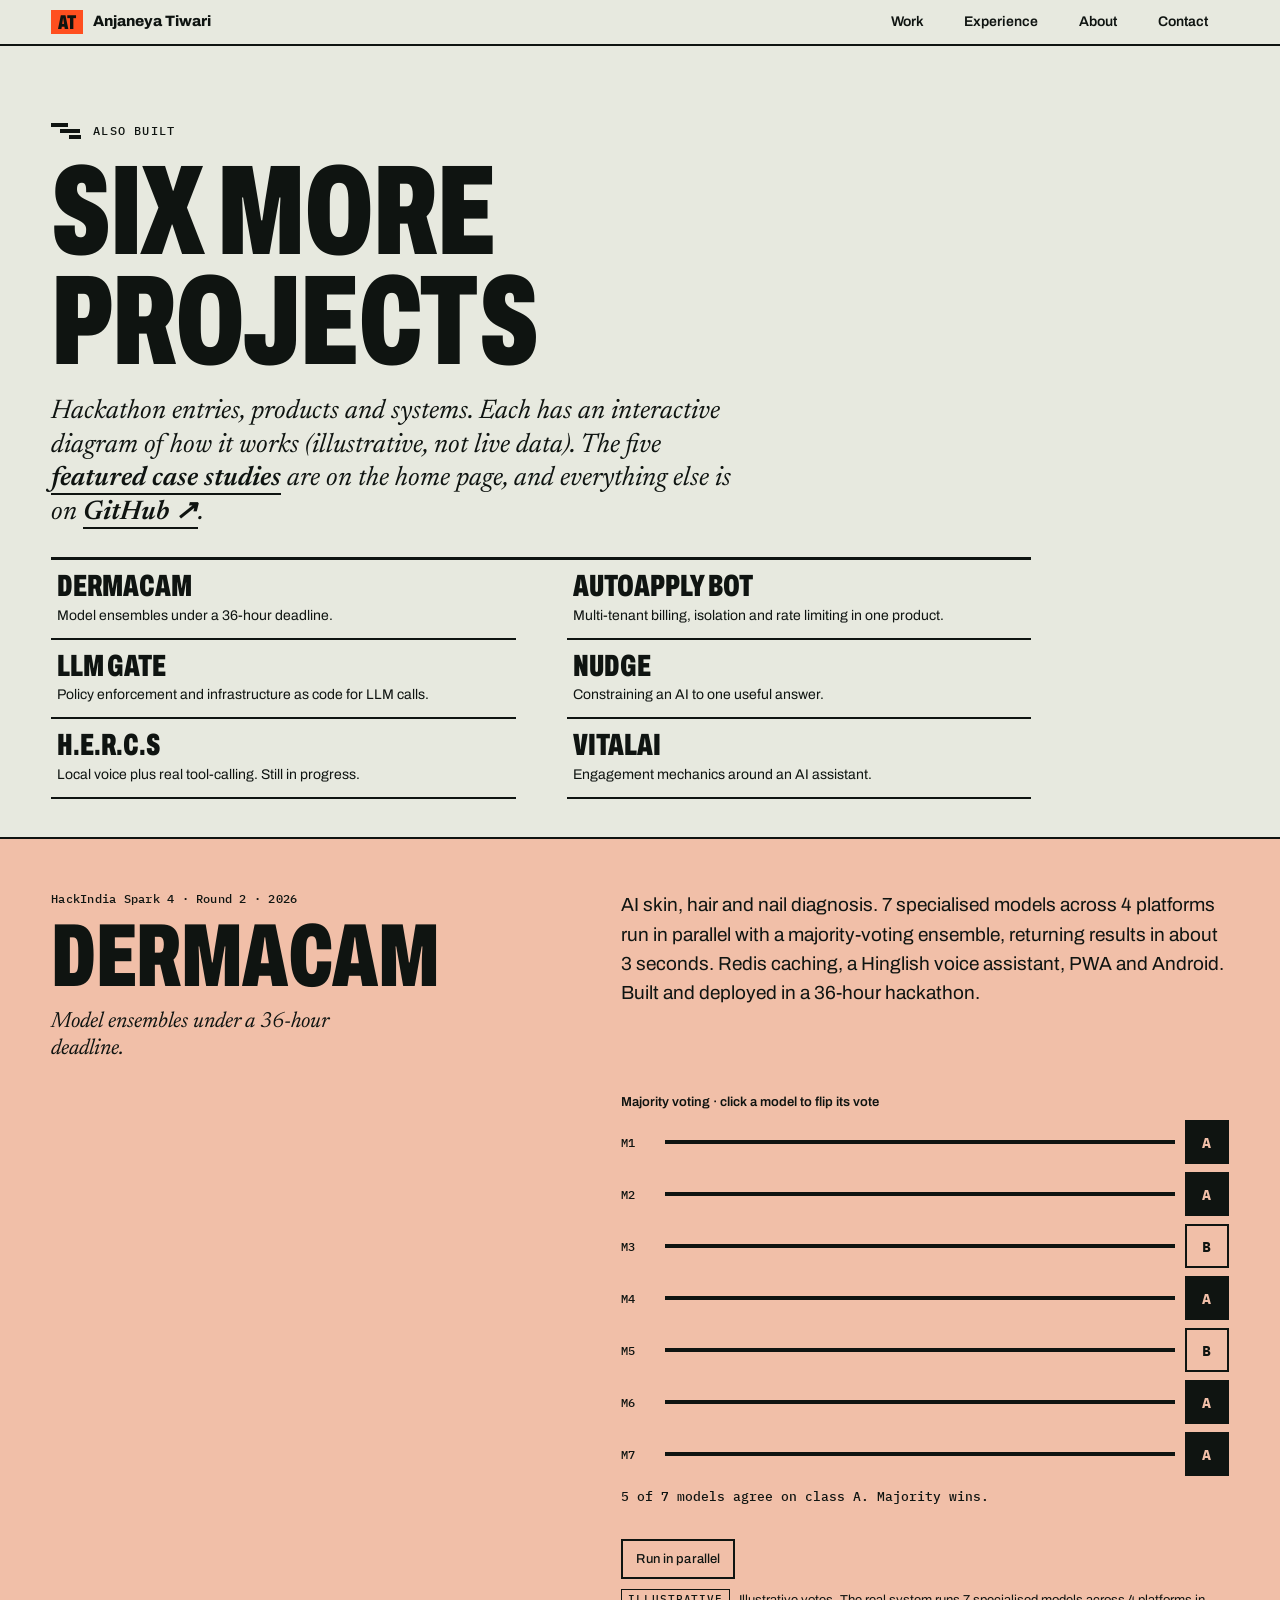
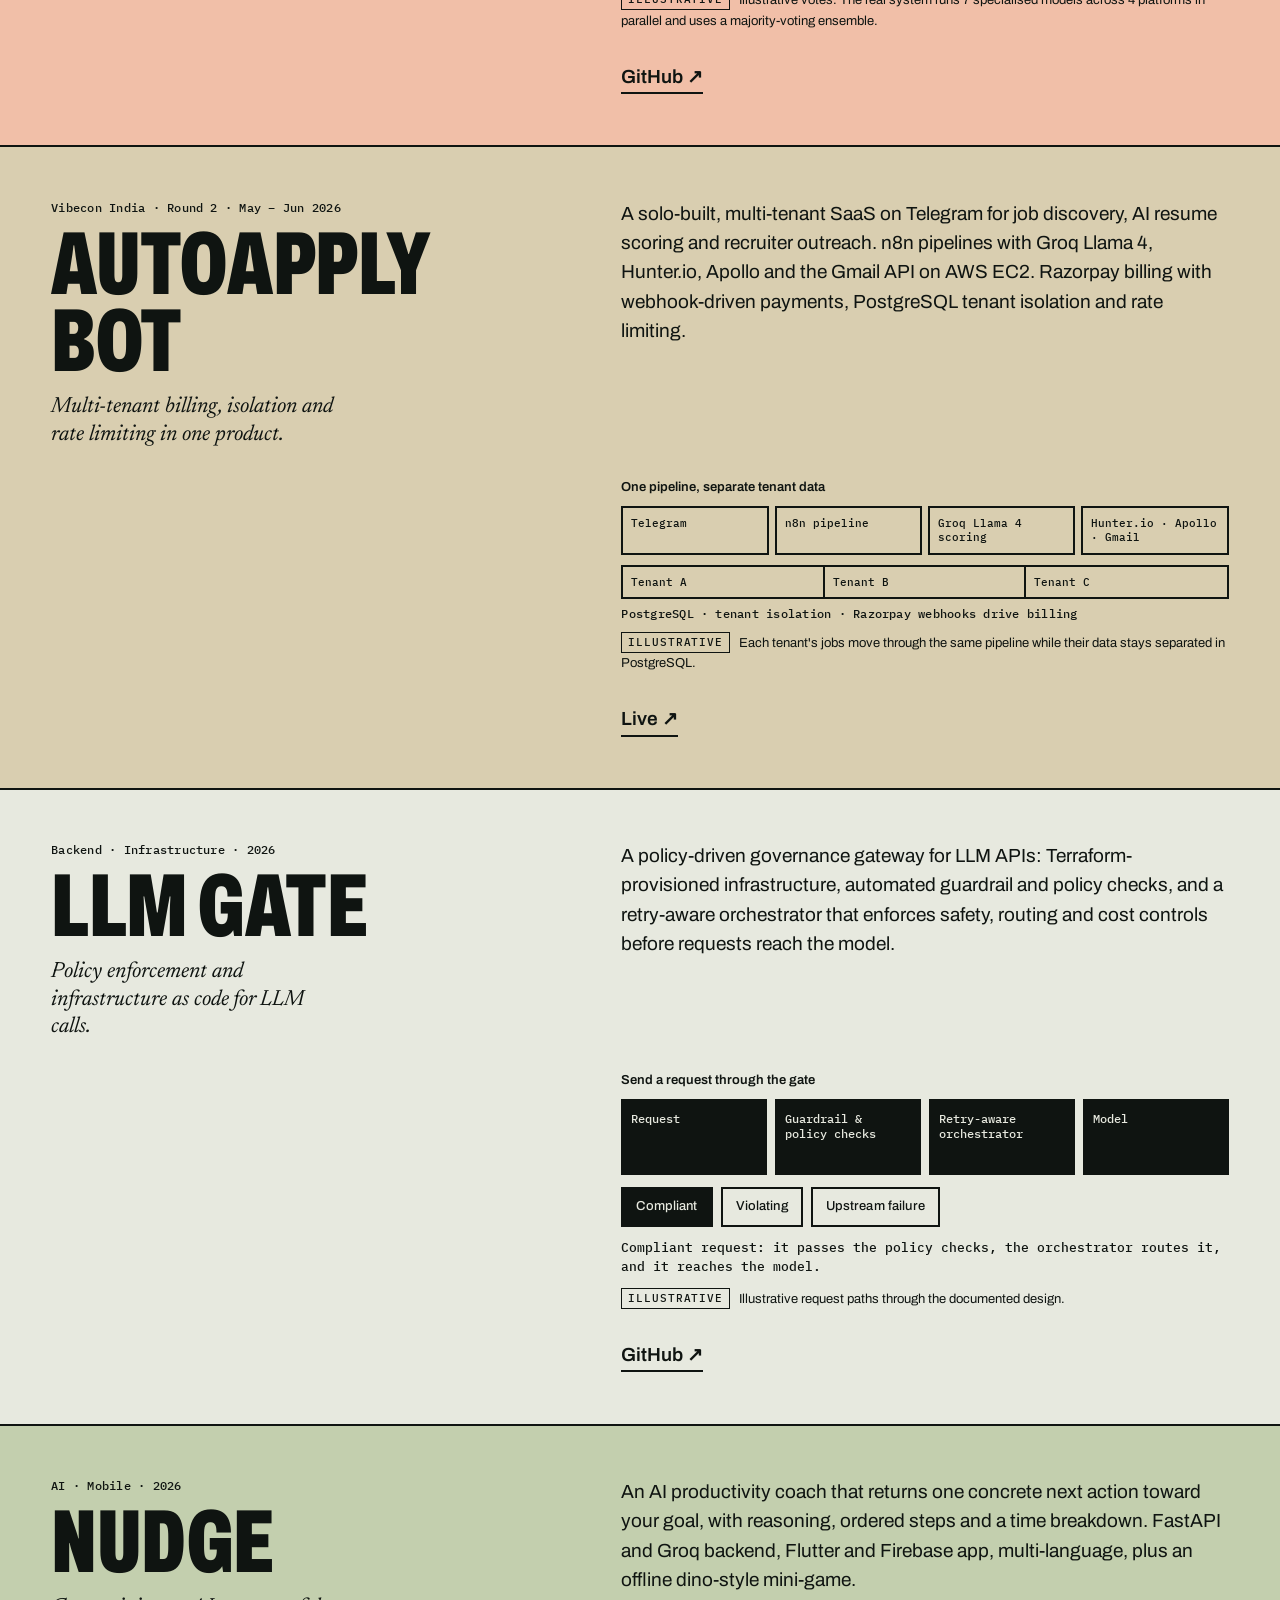
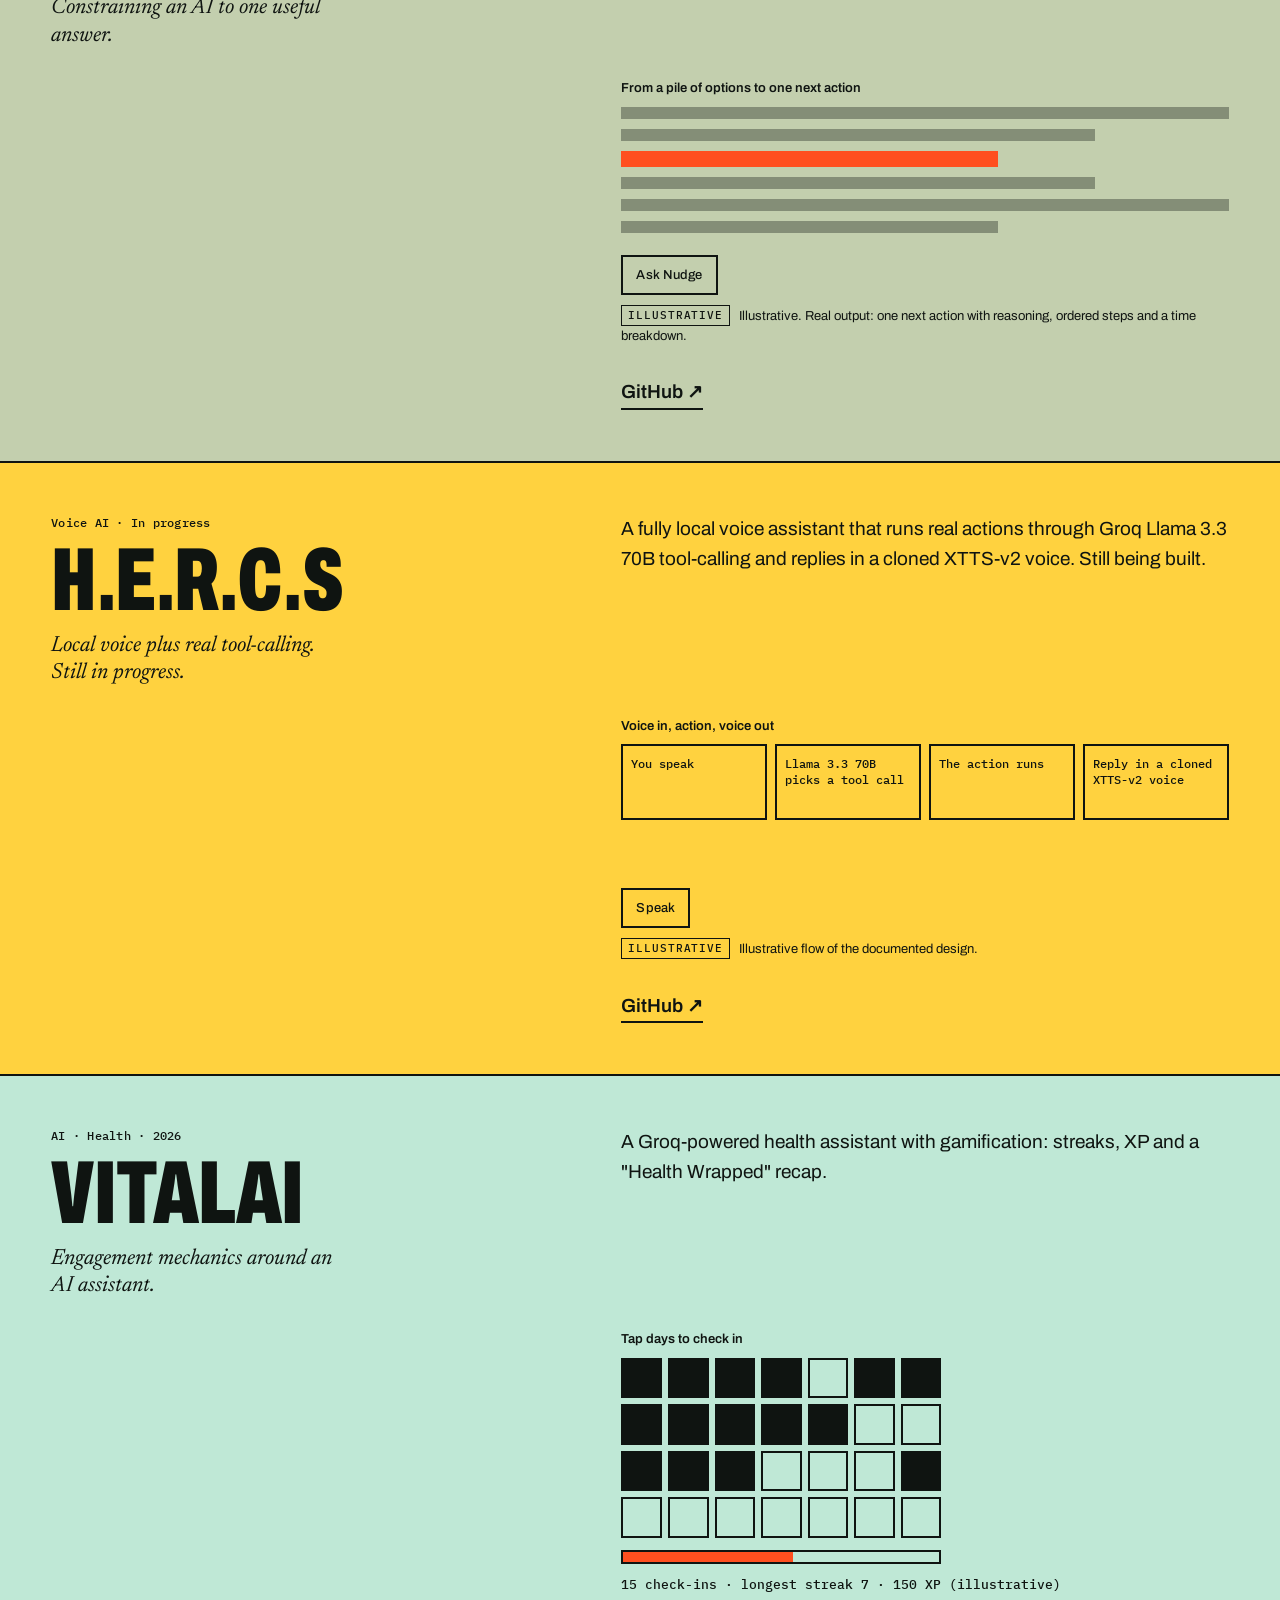
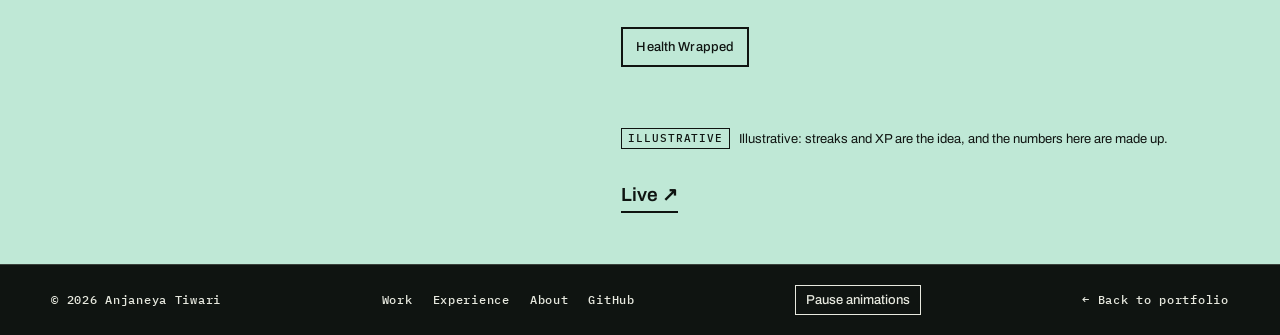
==== commit 5dafec51: "Align portfolio copy with resumes: XENOM at Rootstock, six more projects Attribute XENOM Intelligenc" ====
--- a/projects.html
+++ b/projects.html
@@ -29,8 +29,8 @@
 <section class="pg-h">
   <div class="wrap">
     <p class="lab"><span class="mark" aria-hidden="true"><i></i><i></i><i></i></span>Also built</p>
-    <h1 class="disp">The smaller<br>builds</h1>
-    <p class="s">Hackathon entries, products and experiments. Each has a small diagram of how it works (illustrative, not live data). The five <a class="lnk" href="index.html#work">featured case studies</a> are on the home page, and everything else is on <a class="lnk" href="https://github.com/codebyanjaneya" target="_blank" rel="noopener">GitHub ↗</a>.</p>
+    <h1 class="disp">Six more<br>projects</h1>
+    <p class="s">Hackathon entries, products and systems. Each has an interactive diagram of how it works (illustrative, not live data). The five <a class="lnk" href="index.html#work">featured case studies</a> are on the home page, and everything else is on <a class="lnk" href="https://github.com/codebyanjaneya" target="_blank" rel="noopener">GitHub ↗</a>.</p>
     <ul class="pjx" aria-label="Jump to a project"><li><a href="#dermacam"><b>DermaCam</b><span>Model ensembles under a 36-hour deadline.</span></a></li><li><a href="#autoapply"><b>AutoApply Bot</b><span>Multi-tenant billing, isolation and rate limiting in one product.</span></a></li><li><a href="#llmgate"><b>LLM Gate</b><span>Policy enforcement and infrastructure as code for LLM calls.</span></a></li><li><a href="#nudge"><b>Nudge</b><span>Constraining an AI to one useful answer.</span></a></li><li><a href="#hercs"><b>H.E.R.C.S</b><span>Local voice plus real tool-calling. Still in progress.</span></a></li><li><a href="#vitalai"><b>VitalAI</b><span>Engagement mechanics around an AI assistant.</span></a></li></ul>
   </div>
 </section>
--- a/style.css
+++ b/style.css
@@ -172,8 +172,7 @@
 }
 @media(max-width:420px){.skips a{grid-template-columns:minmax(86px,32%) 1fr}.sq{grid-template-columns:minmax(0,1fr)}}
 @media(min-width:2000px){:root{--max:1560px}body{font-size:20px}}
-@keyframes flow{to{stroke-dashoffset:-48}}
-.flowline{stroke-dasharray:6 10;animation:flow 2.4s linear infinite}
+.flowline{stroke-dasharray:6 10}
 @media(prefers-reduced-motion:reduce){*{animation:none!important;scroll-behavior:auto!important;transition:none!important}}
 
 @media(min-width:900px){
